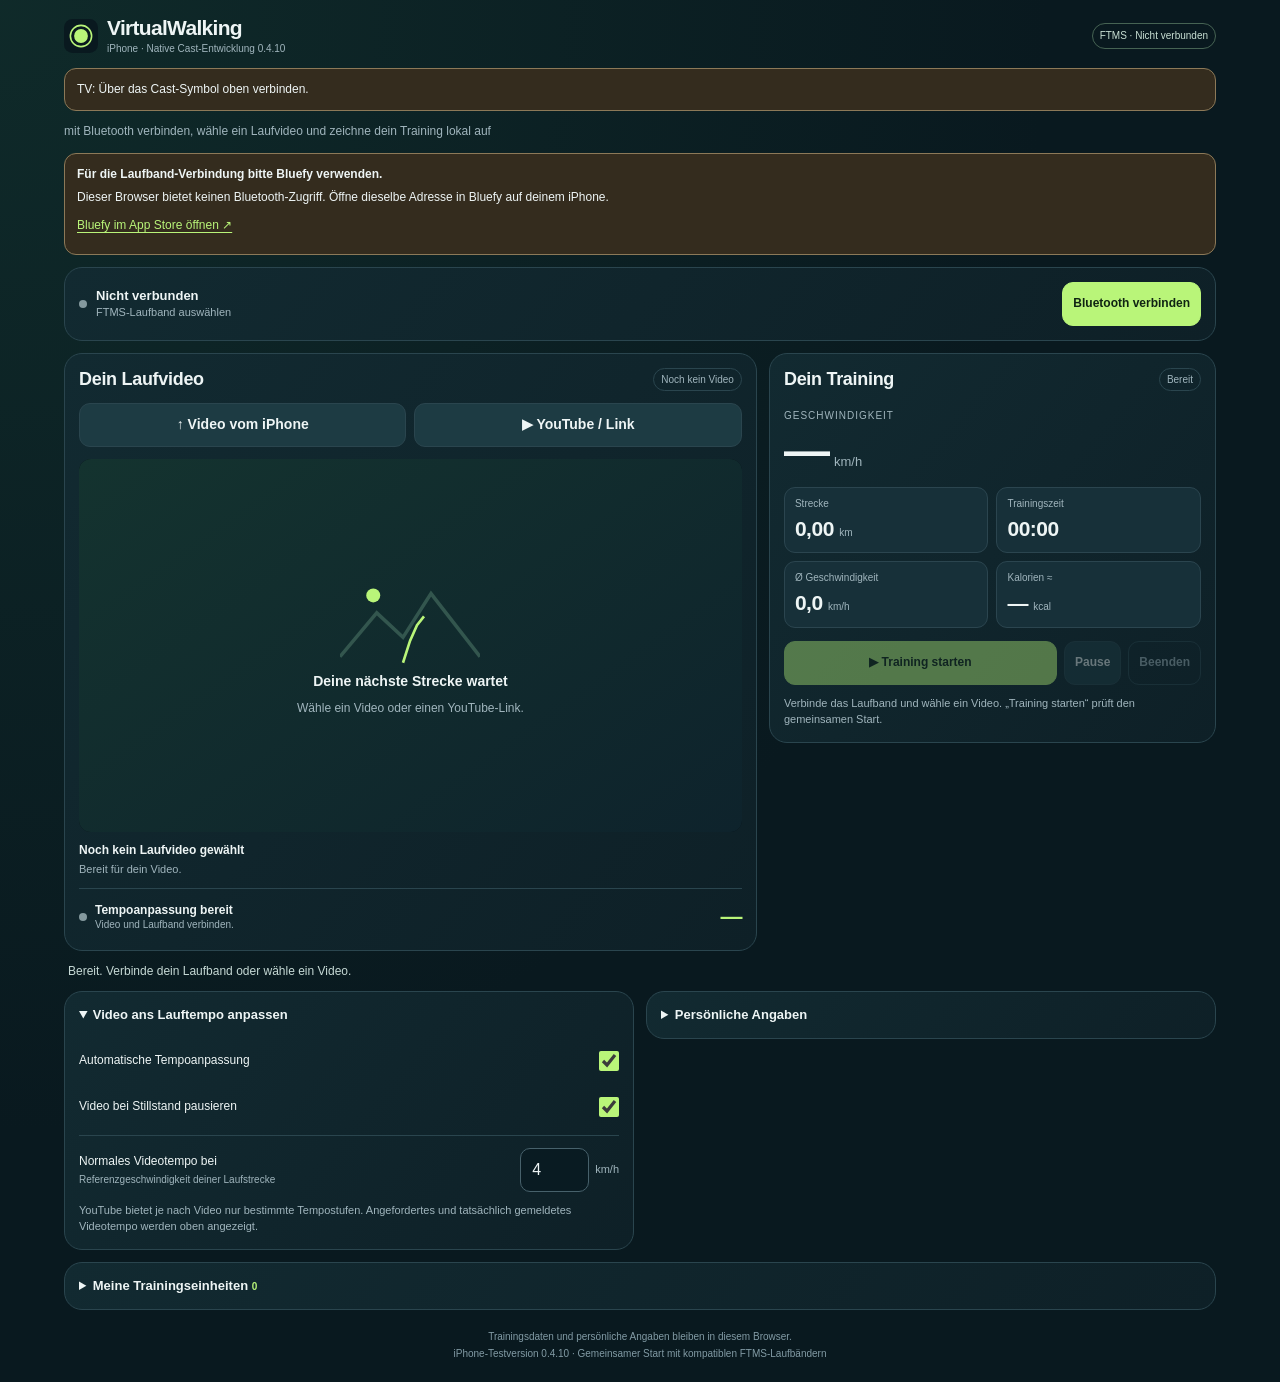
==== VirtualWalking-iPhone-Cast-0.3.0/Web/index.html @ 50f9bcec "Save configurable TV receiver address and pairing after DHCP changes (iPhone 0.4.10)" ====
<!doctype html>
<html lang="de">
<head>
  <meta charset="utf-8">
  <meta name="viewport" content="width=device-width, initial-scale=1, viewport-fit=cover">
  <meta name="theme-color" content="#09191f">
  <meta name="description" content="VirtualWalking für iPhone und Cast: FTMS-Laufbanddaten lesen, Laufvideos ans Tempo anpassen und Training lokal aufzeichnen.">
  <meta name="apple-mobile-web-app-title" content="VirtualWalking">
  <meta name="apple-mobile-web-app-capable" content="yes">
  <title>VirtualWalking iPhone · Testversion 0.4.10</title>
  <link rel="icon" href="icon.svg" type="image/svg+xml">
  <link rel="stylesheet" href="styles.css?v=0.4.10">
  <script src="core.js?v=0.4.10" defer></script>
  <script src="bluetooth.js?v=0.4.10" defer></script>
  <script src="joint-start.js?v=0.4.10" defer></script>
  <script src="app.js?v=0.4.10" defer></script>
</head>
<body>
  <div class="app-shell">
    <header class="app-header">
      <div class="brand"><img src="icon.svg" alt="" width="34" height="34"><div><strong>VirtualWalking</strong><small>iPhone · Native Cast-Entwicklung 0.4.10</small></div></div>
      <span id="controlMode" class="read-badge">FTMS · Lesemodus</span>
    </header>
    <p id="tvStatus" class="notice" role="status">TV: Über das Cast-Symbol oben verbinden.</p>
    <p class="intro">mit Bluetooth verbinden, wähle ein Laufvideo und zeichne dein Training lokal auf</p>

    <aside id="browserNotice" class="notice" hidden>
      <strong>Für die Laufband-Verbindung bitte Bluefy verwenden.</strong>
      <p>Dieser Browser bietet keinen Bluetooth-Zugriff. Öffne dieselbe Adresse in Bluefy auf deinem iPhone.</p>
      <a href="https://apps.apple.com/de/app/bluefy-web-ble-browser/id1492822055" target="_blank" rel="noopener noreferrer">Bluefy im App Store öffnen ↗</a>
    </aside>

    <section class="connection card" aria-label="Bluetooth-Laufband">
      <div class="connection-info"><span id="connectionDot" class="dot"></span><div><strong id="connectionStatus">Nicht verbunden</strong><small id="deviceName">FTMS-Laufband auswählen</small></div></div>
      <div class="connection-actions"><button id="connect" class="primary" type="button">Bluetooth verbinden</button><button id="disconnect" class="quiet" type="button" hidden>Trennen</button></div>
    </section>

    <main class="main-grid">
      <section class="video-card card" aria-labelledby="videoHeading">
        <div class="section-heading"><h1 id="videoHeading">Dein Laufvideo</h1><span id="videoSource" class="small-badge">Noch kein Video</span></div>
        <div class="source-actions">
          <label class="button file-button" for="fileInput">↑ Video vom iPhone<input id="fileInput" type="file" accept="video/*" hidden></label>
          <button id="showLink" class="secondary" type="button" aria-expanded="false" aria-controls="linkPanel">▶ YouTube / Link</button>
        </div>
        <form id="linkPanel" class="link-panel" hidden>
          <a class="youtube-search" href="https://www.youtube.com/results?search_query=virtual+walking+4k" target="_blank" rel="noopener noreferrer">Laufvideos auf YouTube suchen ↗</a>
          <p class="link-help">Bei YouTube: <strong>Teilen → Link kopieren.</strong><br>Dann zu VirtualWalking zurückkehren. Dasselbe Video zuerst über YouTube auf den Fernseher übertragen und hier das Cast-Symbol antippen.</p>
          <button id="pasteLink" class="primary link-paste" type="button">Kopierten Link übernehmen</button>
          <p id="linkStatus" class="link-feedback" role="status" aria-live="polite">Der kopierte Link wird im Player darunter geöffnet. Zum Abspielen dort ▶ drücken.</p>
          <label for="videoUrl">YouTube-Link oder direkter HTTPS-Videolink</label>
          <div class="input-action"><input id="videoUrl" type="url" inputmode="url" autocomplete="off" autocapitalize="none" spellcheck="false" placeholder="https://www.youtube.com/watch?v=…"><button class="secondary" type="submit">Öffnen</button></div>
          <small>Alternativ: das Eingabefeld länger berühren, „Einfügen“ wählen und „Öffnen“ antippen.</small>
        </form>
        <div class="video-viewport" id="videoViewport">
          <video id="video" controls playsinline webkit-playsinline preload="metadata" hidden></video>
          <div id="youtube" hidden></div>
          <div id="videoPlaceholder" class="video-placeholder"><svg viewBox="0 0 160 100" aria-hidden="true"><path d="M0 93 42 43l30 28 32-50 56 72" fill="none" stroke="#33564e" stroke-width="4"/><path d="m72 100 8-25 8-18 8-10" fill="none" stroke="#b9f579" stroke-width="3"/><circle cx="38" cy="23" r="8" fill="#b9f579"/></svg><strong>Deine nächste Strecke wartet</strong><span>Wähle ein Video oder einen YouTube-Link.</span></div>
        </div>
        <div class="video-caption"><strong id="videoTitle">Noch kein Laufvideo gewählt</strong><span id="videoStatus" role="status">Bereit für dein Video.</span></div>
        <div class="sync-summary"><span id="syncDot" class="dot"></span><div><strong id="syncStatus">Tempoanpassung bereit</strong><small id="rateFeedback">Video und Laufband verbinden.</small></div><span id="rateValue" class="rate-value">—</span></div>
      </section>

      <section class="training-card card" aria-labelledby="trainingHeading">
        <div class="section-heading"><h2 id="trainingHeading">Dein Training</h2><span id="trainingStatus" class="small-badge">Bereit</span></div>
        <div class="speed-stat"><span>GESCHWINDIGKEIT</span><div><strong id="speed">—</strong><small>km/h</small></div></div>
        <div class="stats-grid">
          <div><span>Strecke</span><strong id="distance">0,00 <small>km</small></strong></div>
          <div><span>Trainingszeit</span><strong id="duration">00:00</strong></div>
          <div><span>Ø Geschwindigkeit</span><strong id="average">0,0 <small>km/h</small></strong></div>
          <div><span>Kalorien ≈</span><strong id="calories">— <small>kcal</small></strong></div>
        </div>
        <div class="training-actions"><button id="start" class="primary" type="button" disabled>▶ Training starten</button><button id="pause" class="secondary" type="button" disabled>Pause</button><button id="finish" class="quiet" type="button" disabled>Beenden</button></div>
        <p id="trainingHint" class="small-note">Verbinde das Laufband und wähle ein Video. „Training starten“ prüft den gemeinsamen Start.</p>
        <p id="controlIssue" class="small-note control-issue" role="status" hidden></p>
        <p id="controlHint" class="small-note" hidden>Der Sicherheitsschlüssel muss eingesteckt sein. Bei Bluetooth-Abbruch oder App-Wechsel das Laufband am Gerät anhalten. Der App-Stopp ersetzt keinen Notstopp.</p>
      </section>
    </main>

    <div id="message" class="message" role="status" aria-live="polite">Bereit. Verbinde dein Laufband oder wähle ein Video.</div>

    <div class="details-grid">
      <details class="card settings" open>
        <summary>Video ans Lauftempo anpassen</summary>
        <label class="toggle"><span>Automatische Tempoanpassung</span><input id="syncEnabled" type="checkbox" role="switch" checked></label>
        <label class="toggle"><span>Video bei Stillstand pausieren</span><input id="pauseAtZero" type="checkbox" role="switch" checked></label>
        <label class="reference" for="referenceSpeed"><span>Normales Videotempo bei<small>Referenzgeschwindigkeit deiner Laufstrecke</small></span><span class="number-unit"><input id="referenceSpeed" required type="number" min="1" max="15" step="0.5" value="4" inputmode="decimal"><span>km/h</span></span></label>
        <p class="small-note">YouTube bietet je nach Video nur bestimmte Tempostufen. Angefordertes und tatsächlich gemeldetes Videotempo werden oben angezeigt.</p>
      </details>
      <details class="card settings">
        <summary>Persönliche Angaben</summary>
        <p class="small-note">Optional und nur hier gespeichert. Das Gewicht dient der groben Kalorienschätzung.</p>
        <div class="profile-grid"><label for="weight">Gewicht (kg)<input id="weight" type="number" min="25" max="300" step="0.1" inputmode="decimal" placeholder="optional"></label><label for="height">Größe (cm)<input id="height" type="number" min="100" max="250" step="1" inputmode="numeric" placeholder="optional"></label><label for="age">Alter (Jahre)<input id="age" type="number" min="10" max="120" step="1" inputmode="numeric" placeholder="optional"></label><label for="gender">Geschlecht<select id="gender"><option value="">Keine Angabe</option><option value="female">Weiblich</option><option value="male">Männlich</option><option value="diverse">Divers</option></select></label></div>
        <p id="profileStatus" class="small-note" role="status">Änderungen werden automatisch lokal gespeichert.</p>
      </details>
      <details class="card settings history-settings">
        <summary>Meine Trainingseinheiten <span id="historyCount" class="count">0</span></summary>
        <div id="history" class="history"><p class="small-note">Noch keine gespeicherten Einheiten.</p></div>
        <div class="history-actions"><button id="export" class="secondary" type="button">CSV exportieren</button><button id="clearHistory" class="quiet" type="button">Historie löschen</button></div>
      </details>
    </div>
    <footer>Trainingsdaten und persönliche Angaben bleiben in diesem Browser.<br>iPhone-Testversion 0.4.10 · Gemeinsamer Start mit kompatiblen FTMS-Laufbändern</footer>
  </div>
</body>
</html>
---- VirtualWalking-iPhone-Cast-0.3.0/Web/styles.css ----
:root{color-scheme:dark;--bg:#09191f;--panel:#10252c;--panel-2:#173139;--line:#2a454e;--text:#eef5f5;--muted:#a0b5bd;--green:#b9f579;--danger:#ffb3a9;--radius:18px;font-family:ui-sans-serif,-apple-system,BlinkMacSystemFont,"Segoe UI",sans-serif}
*{box-sizing:border-box}body{margin:0;background:radial-gradient(ellipse at 0 0,#17403770,transparent 58%),var(--bg);color:var(--text);font-size:15px;line-height:1.4;-webkit-text-size-adjust:100%}button,input,select{font:inherit}button,a,label,input,select{-webkit-tap-highlight-color:transparent}button,.button{min-height:44px;padding:10px 13px;border:1px solid var(--line);border-radius:11px;display:inline-flex;align-items:center;justify-content:center;gap:6px;text-align:center;text-decoration:none;color:var(--text);background:var(--panel-2);cursor:pointer;font-size:14px;font-weight:600}button:disabled{opacity:.4;cursor:default}.primary{background:var(--green);color:#102413;border-color:var(--green);font-weight:750}.secondary,.file-button{background:#1d3b43}.quiet{background:transparent;color:var(--muted)}button:hover:not(:disabled),.button:hover{border-color:var(--green)}:focus-visible{outline:2px solid var(--green);outline-offset:3px}a{color:var(--green);text-underline-offset:3px}input,select{min-width:0;min-height:44px;padding:9px 11px;border:1px solid #47616b;border-radius:10px;background:#091b22;color:var(--text);font-size:16px}input::placeholder{color:#8ea6b0}input[type=checkbox]{min-height:0;padding:0;accent-color:var(--green)}[hidden]{display:none!important}.app-shell{max-width:1180px;margin:auto;padding:max(16px,env(safe-area-inset-top)) max(14px,env(safe-area-inset-right)) max(20px,env(safe-area-inset-bottom)) max(14px,env(safe-area-inset-left))}.app-header{display:flex;align-items:center;justify-content:space-between;gap:10px;margin-bottom:10px}.brand{display:flex;align-items:center;gap:9px;min-width:0}.brand strong{display:block;font-size:21px;line-height:1.1;letter-spacing:-.7px}.brand small{display:block;font-size:10px;color:var(--muted);margin-top:3px}.read-badge{font-size:10px;color:#c8dfd3;border:1px solid #466353;border-radius:30px;padding:5px 7px;white-space:nowrap}.intro{color:var(--muted);font-size:12px;max-width:620px;margin:0 0 13px;line-height:1.45}.card{border:1px solid var(--line);border-radius:var(--radius);background:linear-gradient(130deg,#122a31,#0e2027);padding:14px;min-width:0}.connection{display:flex;align-items:center;justify-content:space-between;gap:9px;margin-bottom:12px}.connection-info{display:flex;align-items:center;gap:9px;min-width:0}.connection-info strong{font-size:13px;display:block}.connection-info small{display:block;font-size:11px;color:var(--muted);overflow-wrap:anywhere}.connection-actions{display:flex;gap:7px;flex-shrink:0}.connection-actions button{font-size:12px;padding:9px 10px}.dot{display:inline-block;width:8px;height:8px;border-radius:50%;background:#84999e;flex-shrink:0}.dot.active{background:var(--green);box-shadow:0 0 9px #b9f57955}.main-grid{display:grid;grid-template-columns:minmax(0,1.55fr) minmax(315px,1fr);gap:12px;align-items:start}.section-heading{display:flex;align-items:center;justify-content:space-between;gap:7px;margin-bottom:12px}h1,h2{font-size:18px;margin:0;line-height:1.2;letter-spacing:-.3px}.small-badge{font-size:10px;line-height:1.3;color:var(--muted);border:1px solid var(--line);border-radius:30px;padding:4px 7px;white-space:nowrap}.source-actions{display:grid;grid-template-columns:1fr 1fr;gap:8px;margin-bottom:12px}.video-viewport{aspect-ratio:16/9;min-height:200px;background:#051015;border-radius:12px;overflow:hidden;position:relative}.video-viewport video,.video-viewport #youtube,.video-viewport iframe{width:100%;height:100%;position:absolute;inset:0;object-fit:contain;border:0}.video-placeholder{position:absolute;inset:0;display:flex;align-items:center;justify-content:center;flex-direction:column;gap:8px;background:linear-gradient(145deg,#14332f,#0e232c);padding:12px;text-align:center}.video-placeholder svg{width:140px;height:90px}.video-placeholder strong{font-size:14px}.video-placeholder span{font-size:12px;color:var(--muted)}.video-caption{display:flex;flex-direction:column;gap:3px;padding:10px 0;font-size:12px}.video-caption strong{overflow-wrap:anywhere}.video-caption>span{color:var(--muted);font-size:11px;min-height:16px}.sync-summary{border-top:1px solid var(--line);padding-top:10px;display:flex;align-items:center;gap:8px;min-height:48px}.sync-summary>div{min-width:0;flex:1}.sync-summary strong{display:block;font-size:12px}.sync-summary small{display:block;font-size:10px;color:var(--muted);line-height:1.4}.rate-value{font-size:22px;letter-spacing:-.5px;font-weight:700;color:var(--green);font-variant-numeric:tabular-nums}.link-panel{padding:11px;background:#092027;border:1px solid var(--line);border-radius:12px;margin-bottom:12px}.link-panel>label{display:block;font-size:12px;margin-bottom:7px}.link-panel small{display:block;font-size:11px;margin-top:8px;color:var(--muted)}.link-panel a{font-size:12px;display:inline-block;margin-top:9px}.input-action{display:flex;gap:7px}.input-action input{flex:1;width:100%}.input-action button{flex-shrink:0}.speed-stat{margin:2px 0 10px}.speed-stat>span{font-size:10px;letter-spacing:1px;color:var(--muted)}.speed-stat strong{font-size:46px;line-height:1.15;letter-spacing:-2px;font-weight:750;font-variant-numeric:tabular-nums}.speed-stat small{font-size:13px;margin-left:6px;color:var(--muted)}.stats-grid{display:grid;grid-template-columns:1fr 1fr;gap:8px}.stats-grid>div{min-width:0;background:#173039;border:1px solid #2b454f;border-radius:11px;padding:9px 10px}.stats-grid>div>span{display:block;font-size:10px;color:var(--muted);margin-bottom:3px}.stats-grid strong{font-size:21px;font-weight:700;letter-spacing:-.5px;font-variant-numeric:tabular-nums}.stats-grid small{font-size:10px;font-weight:400;color:var(--muted);letter-spacing:0}.training-actions{display:flex;gap:7px;flex-wrap:wrap;margin-top:13px}.training-actions .primary{flex:1}.training-actions button{padding-inline:10px;font-size:12px}.small-note{font-size:11px;line-height:1.5;color:var(--muted);margin:10px 0 0}.message{font-size:12px;color:#c6d9d5;line-height:1.5;padding:11px 4px;min-height:40px;overflow-wrap:anywhere}.message.error{color:var(--danger)}.details-grid{display:grid;grid-template-columns:1fr 1fr;gap:12px;align-items:start}.settings{padding:0 14px 14px}.settings>summary{cursor:pointer;padding:14px 0;font-size:13px;font-weight:650;list-style-position:inside}.settings:not([open]){padding-bottom:0}.toggle{display:flex;align-items:center;justify-content:space-between;gap:12px;min-height:46px;font-size:12px}.toggle input{width:20px;height:20px;margin:0;flex-shrink:0}.reference{display:flex;align-items:center;justify-content:space-between;gap:10px;border-top:1px solid var(--line);padding-top:12px;margin-top:5px;font-size:12px}.reference>span:first-child{min-width:0}.reference small{display:block;color:var(--muted);font-size:10px;margin-top:3px}.number-unit{display:flex;align-items:center;gap:6px;flex-shrink:0}.number-unit input{width:69px}.number-unit>span{font-size:11px;color:var(--muted)}.profile-grid{display:grid;grid-template-columns:1fr 1fr;gap:10px;margin-top:12px}.profile-grid label{display:flex;flex-direction:column;gap:5px;font-size:12px;color:var(--muted);min-width:0}.profile-grid input,.profile-grid select{width:100%}.history-settings{grid-column:1/-1}.count{font-size:10px;color:var(--green);font-variant-numeric:tabular-nums}.history{max-height:330px;overflow:auto;overscroll-behavior:contain}.history-entry{padding:11px 0;border-bottom:1px solid var(--line);font-size:13px}.history-entry small{display:block;color:var(--muted);font-size:11px;margin-top:3px}.history-actions{display:flex;gap:7px;flex-wrap:wrap;margin-top:12px}.history-actions button{font-size:12px}.notice{padding:12px;border:1px solid #8c7958;background:#342c1e;border-radius:12px;font-size:12px;margin-bottom:12px}.notice p{margin:6px 0}.notice a{display:inline-block;min-height:30px;padding-top:5px}footer{color:#829ba5;font-size:10px;line-height:1.7;padding:18px 0 0;text-align:center}
.video-viewport{width:100%}
.control-issue{overflow-wrap:anywhere;color:var(--danger)}
.link-panel .youtube-search{display:flex;align-items:center;min-height:44px;margin:0;font-size:13px}.link-help{font-size:12px;line-height:1.6;color:var(--muted);margin:4px 0 11px}.link-help strong{color:var(--text)}.link-paste{width:100%}.link-feedback{font-size:11px;line-height:1.5;color:var(--muted);margin:8px 0 14px}.link-feedback.error{color:var(--danger)}
@media(max-width:720px){.main-grid,.details-grid{grid-template-columns:minmax(0,1fr)}.app-shell{max-width:520px}.card{padding:12px}.settings{padding:0 12px 12px}.settings:not([open]){padding-bottom:0}.connection{padding:11px 12px}.section-heading{margin-bottom:9px}.source-actions{margin-bottom:10px;gap:7px}.source-actions button,.source-actions .button{font-size:12px;padding-inline:8px}.video-caption{padding-block:8px}.training-card .section-heading{margin-bottom:5px}.training-card{padding-top:11px}.speed-stat{margin-bottom:8px}.speed-stat strong{font-size:40px}.stats-grid strong{font-size:20px}.training-actions{margin-top:10px}.details-grid{gap:10px}.video-placeholder svg{width:112px;height:65px}.connection-actions button{font-size:11px}.connection-actions{gap:5px}.brand strong{font-size:20px}.read-badge{font-size:9px;padding-inline:6px}.training-actions .primary{flex:1 1 135px}}
@media(max-width:360px){.read-badge{display:none}.connection{flex-wrap:wrap}.connection-actions{width:100%}.connection-actions .primary{flex:1}.stats-grid strong{font-size:18px}.source-actions{grid-template-columns:1fr}}
@media(orientation:landscape) and (max-height:600px){.app-shell{max-width:1180px;padding-top:max(9px,env(safe-area-inset-top))}.app-header{margin-bottom:7px}.intro{display:none}.connection{padding:8px 12px;margin-bottom:9px}.main-grid{grid-template-columns:minmax(0,1.5fr) minmax(270px,1fr)}.details-grid{grid-template-columns:1fr 1fr}.video-viewport{height:clamp(200px,62dvh,420px);aspect-ratio:auto}.video-card .section-heading{margin-bottom:7px}.source-actions{margin-bottom:8px}.speed-stat strong{font-size:34px}.speed-stat{margin-bottom:5px}.stats-grid{gap:6px}.stats-grid>div{padding:7px 9px}.stats-grid strong{font-size:19px}.training-actions{margin-top:8px}.app-header .brand strong{font-size:19px}}
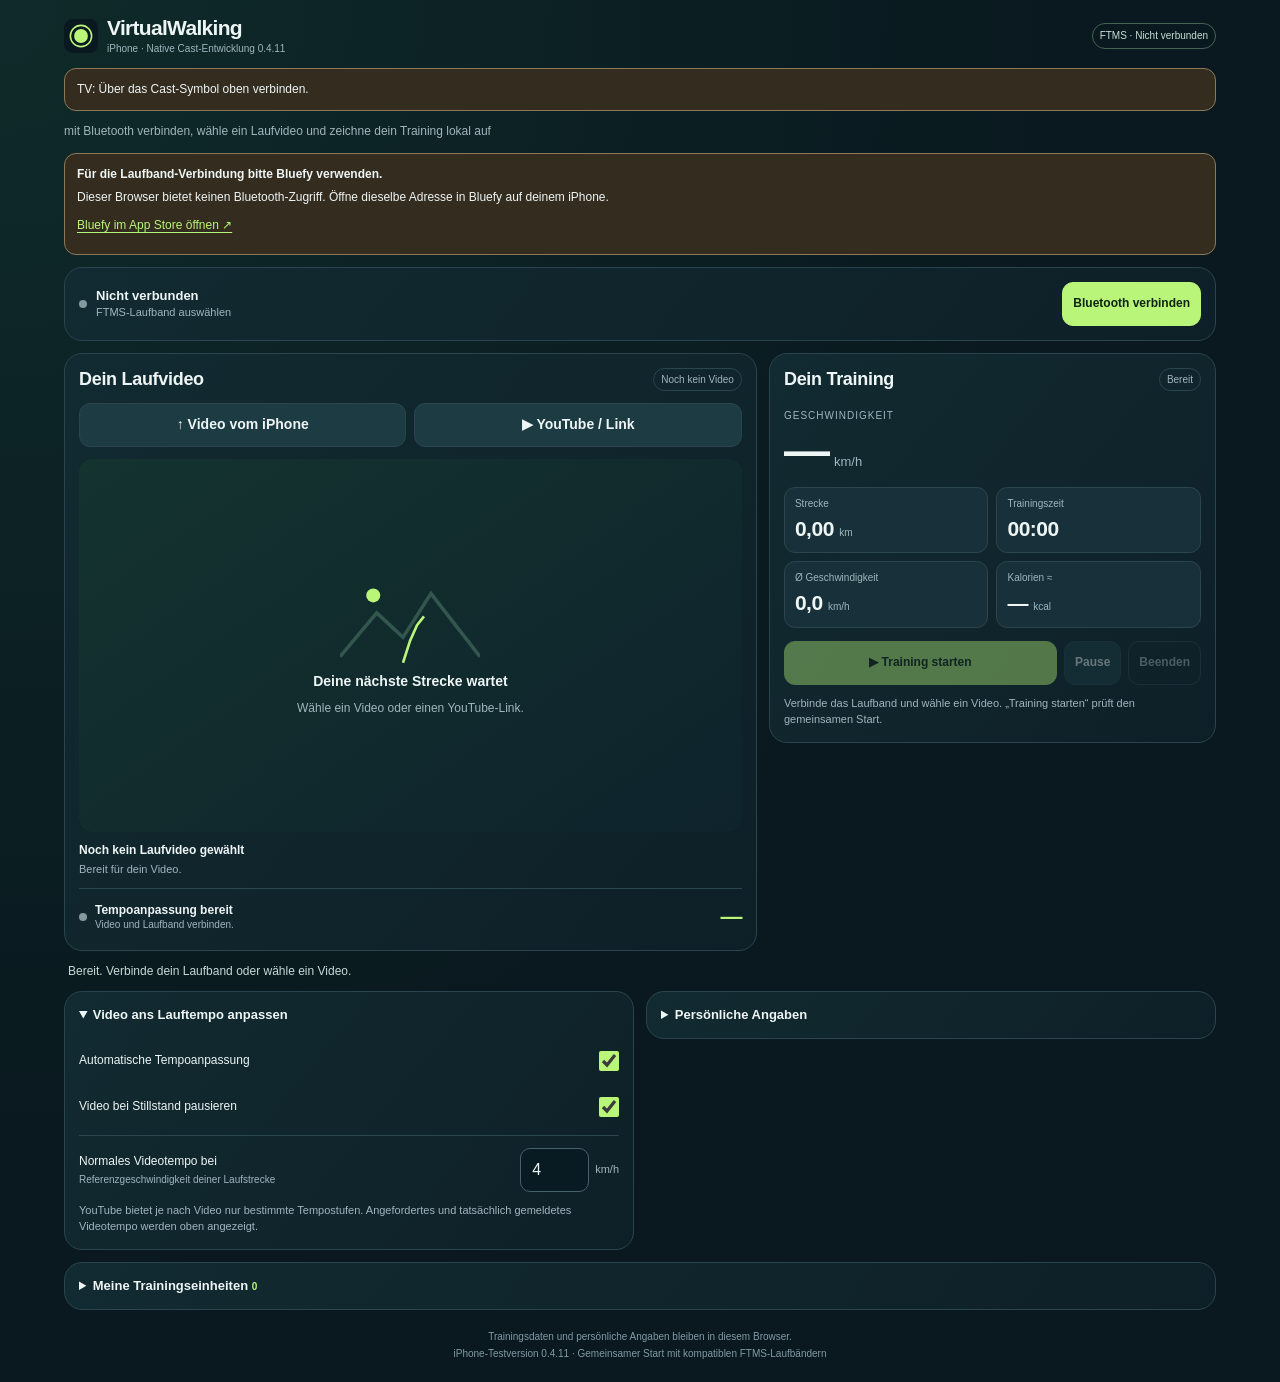
==== commit 4ee5943f: "Serialize TV start requests, coalesce polling and preserve cancellation (iPhone 0.4.11)" ====
--- a/VirtualWalking-iPhone-Cast-0.3.0/Web/index.html
+++ b/VirtualWalking-iPhone-Cast-0.3.0/Web/index.html
@@ -7,18 +7,18 @@
   <meta name="description" content="VirtualWalking für iPhone und Cast: FTMS-Laufbanddaten lesen, Laufvideos ans Tempo anpassen und Training lokal aufzeichnen.">
   <meta name="apple-mobile-web-app-title" content="VirtualWalking">
   <meta name="apple-mobile-web-app-capable" content="yes">
-  <title>VirtualWalking iPhone · Testversion 0.4.10</title>
+  <title>VirtualWalking iPhone · Testversion 0.4.11</title>
   <link rel="icon" href="icon.svg" type="image/svg+xml">
-  <link rel="stylesheet" href="styles.css?v=0.4.10">
-  <script src="core.js?v=0.4.10" defer></script>
-  <script src="bluetooth.js?v=0.4.10" defer></script>
-  <script src="joint-start.js?v=0.4.10" defer></script>
-  <script src="app.js?v=0.4.10" defer></script>
+  <link rel="stylesheet" href="styles.css?v=0.4.11">
+  <script src="core.js?v=0.4.11" defer></script>
+  <script src="bluetooth.js?v=0.4.11" defer></script>
+  <script src="joint-start.js?v=0.4.11" defer></script>
+  <script src="app.js?v=0.4.11" defer></script>
 </head>
 <body>
   <div class="app-shell">
     <header class="app-header">
-      <div class="brand"><img src="icon.svg" alt="" width="34" height="34"><div><strong>VirtualWalking</strong><small>iPhone · Native Cast-Entwicklung 0.4.10</small></div></div>
+      <div class="brand"><img src="icon.svg" alt="" width="34" height="34"><div><strong>VirtualWalking</strong><small>iPhone · Native Cast-Entwicklung 0.4.11</small></div></div>
       <span id="controlMode" class="read-badge">FTMS · Lesemodus</span>
     </header>
     <p id="tvStatus" class="notice" role="status">TV: Über das Cast-Symbol oben verbinden.</p>
@@ -98,7 +98,7 @@
         <div class="history-actions"><button id="export" class="secondary" type="button">CSV exportieren</button><button id="clearHistory" class="quiet" type="button">Historie löschen</button></div>
       </details>
     </div>
-    <footer>Trainingsdaten und persönliche Angaben bleiben in diesem Browser.<br>iPhone-Testversion 0.4.10 · Gemeinsamer Start mit kompatiblen FTMS-Laufbändern</footer>
+    <footer>Trainingsdaten und persönliche Angaben bleiben in diesem Browser.<br>iPhone-Testversion 0.4.11 · Gemeinsamer Start mit kompatiblen FTMS-Laufbändern</footer>
   </div>
 </body>
 </html>
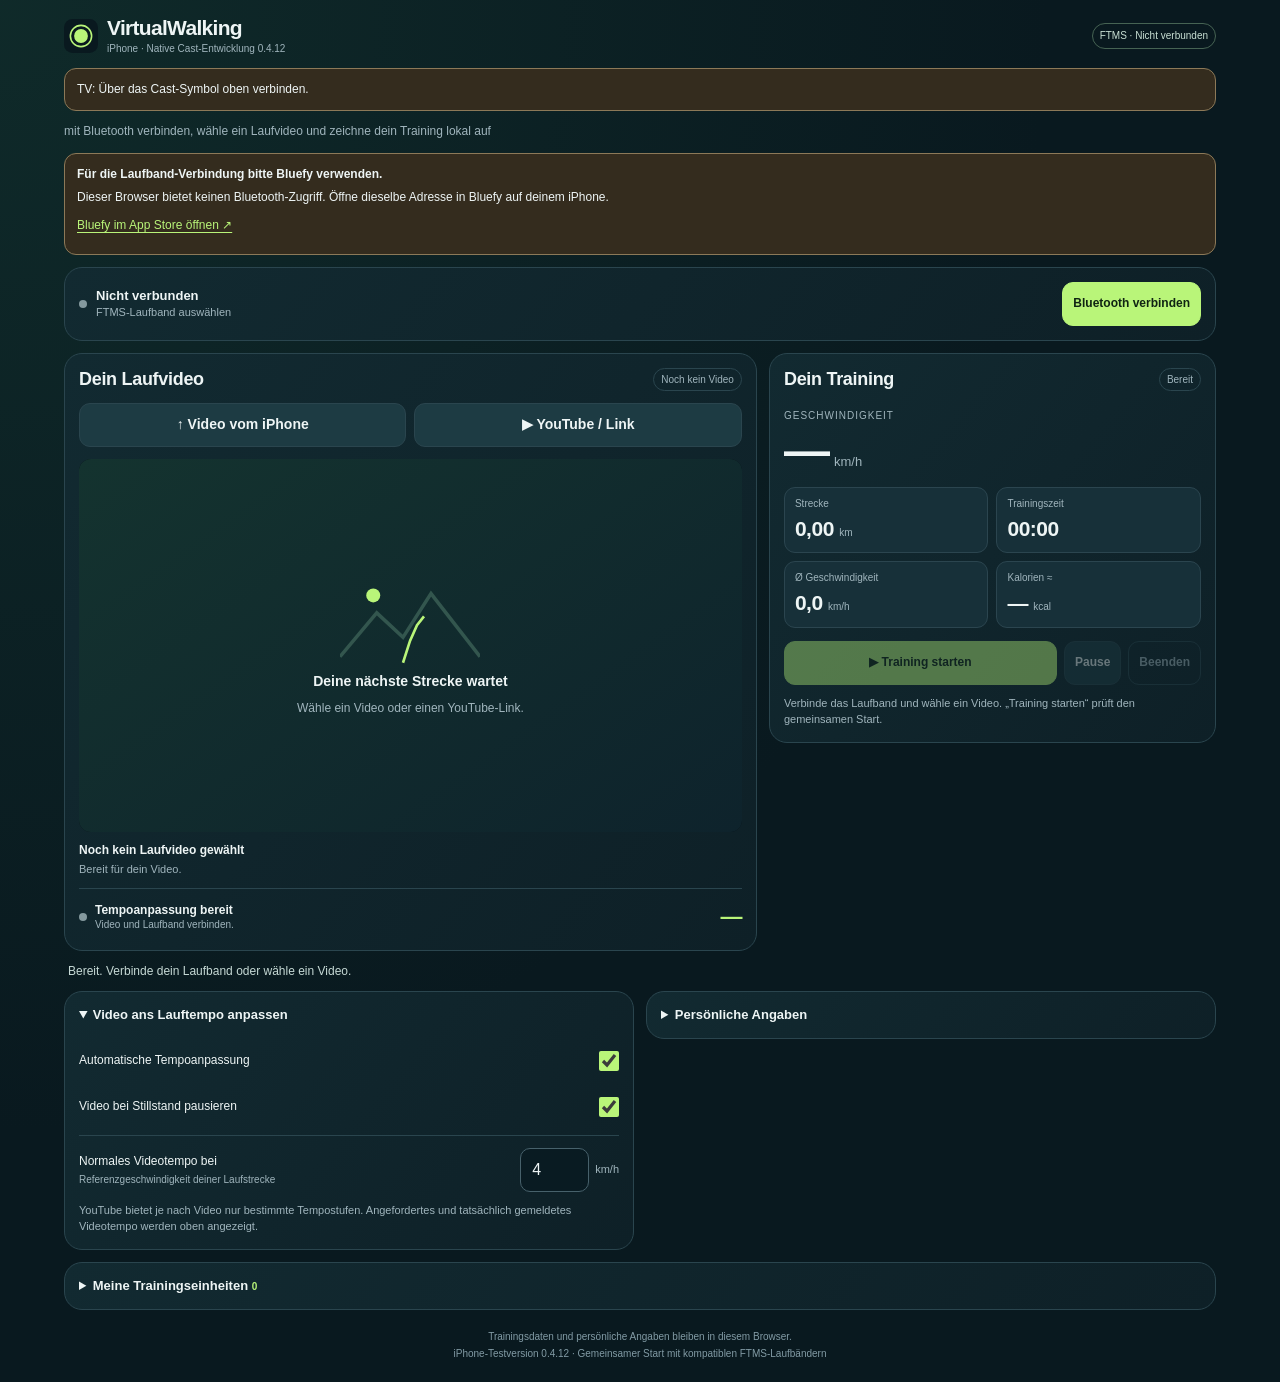
==== commit 7778d1bd: "Simplify TV connection controls, reuse saved pairing and show FTMS control failures (iPhone 0.4.12)" ====
--- a/VirtualWalking-iPhone-Cast-0.3.0/Web/index.html
+++ b/VirtualWalking-iPhone-Cast-0.3.0/Web/index.html
@@ -7,18 +7,18 @@
   <meta name="description" content="VirtualWalking für iPhone und Cast: FTMS-Laufbanddaten lesen, Laufvideos ans Tempo anpassen und Training lokal aufzeichnen.">
   <meta name="apple-mobile-web-app-title" content="VirtualWalking">
   <meta name="apple-mobile-web-app-capable" content="yes">
-  <title>VirtualWalking iPhone · Testversion 0.4.11</title>
+  <title>VirtualWalking iPhone · Testversion 0.4.12</title>
   <link rel="icon" href="icon.svg" type="image/svg+xml">
-  <link rel="stylesheet" href="styles.css?v=0.4.11">
-  <script src="core.js?v=0.4.11" defer></script>
-  <script src="bluetooth.js?v=0.4.11" defer></script>
-  <script src="joint-start.js?v=0.4.11" defer></script>
-  <script src="app.js?v=0.4.11" defer></script>
+  <link rel="stylesheet" href="styles.css?v=0.4.12">
+  <script src="core.js?v=0.4.12" defer></script>
+  <script src="bluetooth.js?v=0.4.12" defer></script>
+  <script src="joint-start.js?v=0.4.12" defer></script>
+  <script src="app.js?v=0.4.12" defer></script>
 </head>
 <body>
   <div class="app-shell">
     <header class="app-header">
-      <div class="brand"><img src="icon.svg" alt="" width="34" height="34"><div><strong>VirtualWalking</strong><small>iPhone · Native Cast-Entwicklung 0.4.11</small></div></div>
+      <div class="brand"><img src="icon.svg" alt="" width="34" height="34"><div><strong>VirtualWalking</strong><small>iPhone · Native Cast-Entwicklung 0.4.12</small></div></div>
       <span id="controlMode" class="read-badge">FTMS · Lesemodus</span>
     </header>
     <p id="tvStatus" class="notice" role="status">TV: Über das Cast-Symbol oben verbinden.</p>
@@ -98,7 +98,7 @@
         <div class="history-actions"><button id="export" class="secondary" type="button">CSV exportieren</button><button id="clearHistory" class="quiet" type="button">Historie löschen</button></div>
       </details>
     </div>
-    <footer>Trainingsdaten und persönliche Angaben bleiben in diesem Browser.<br>iPhone-Testversion 0.4.11 · Gemeinsamer Start mit kompatiblen FTMS-Laufbändern</footer>
+    <footer>Trainingsdaten und persönliche Angaben bleiben in diesem Browser.<br>iPhone-Testversion 0.4.12 · Gemeinsamer Start mit kompatiblen FTMS-Laufbändern</footer>
   </div>
 </body>
 </html>
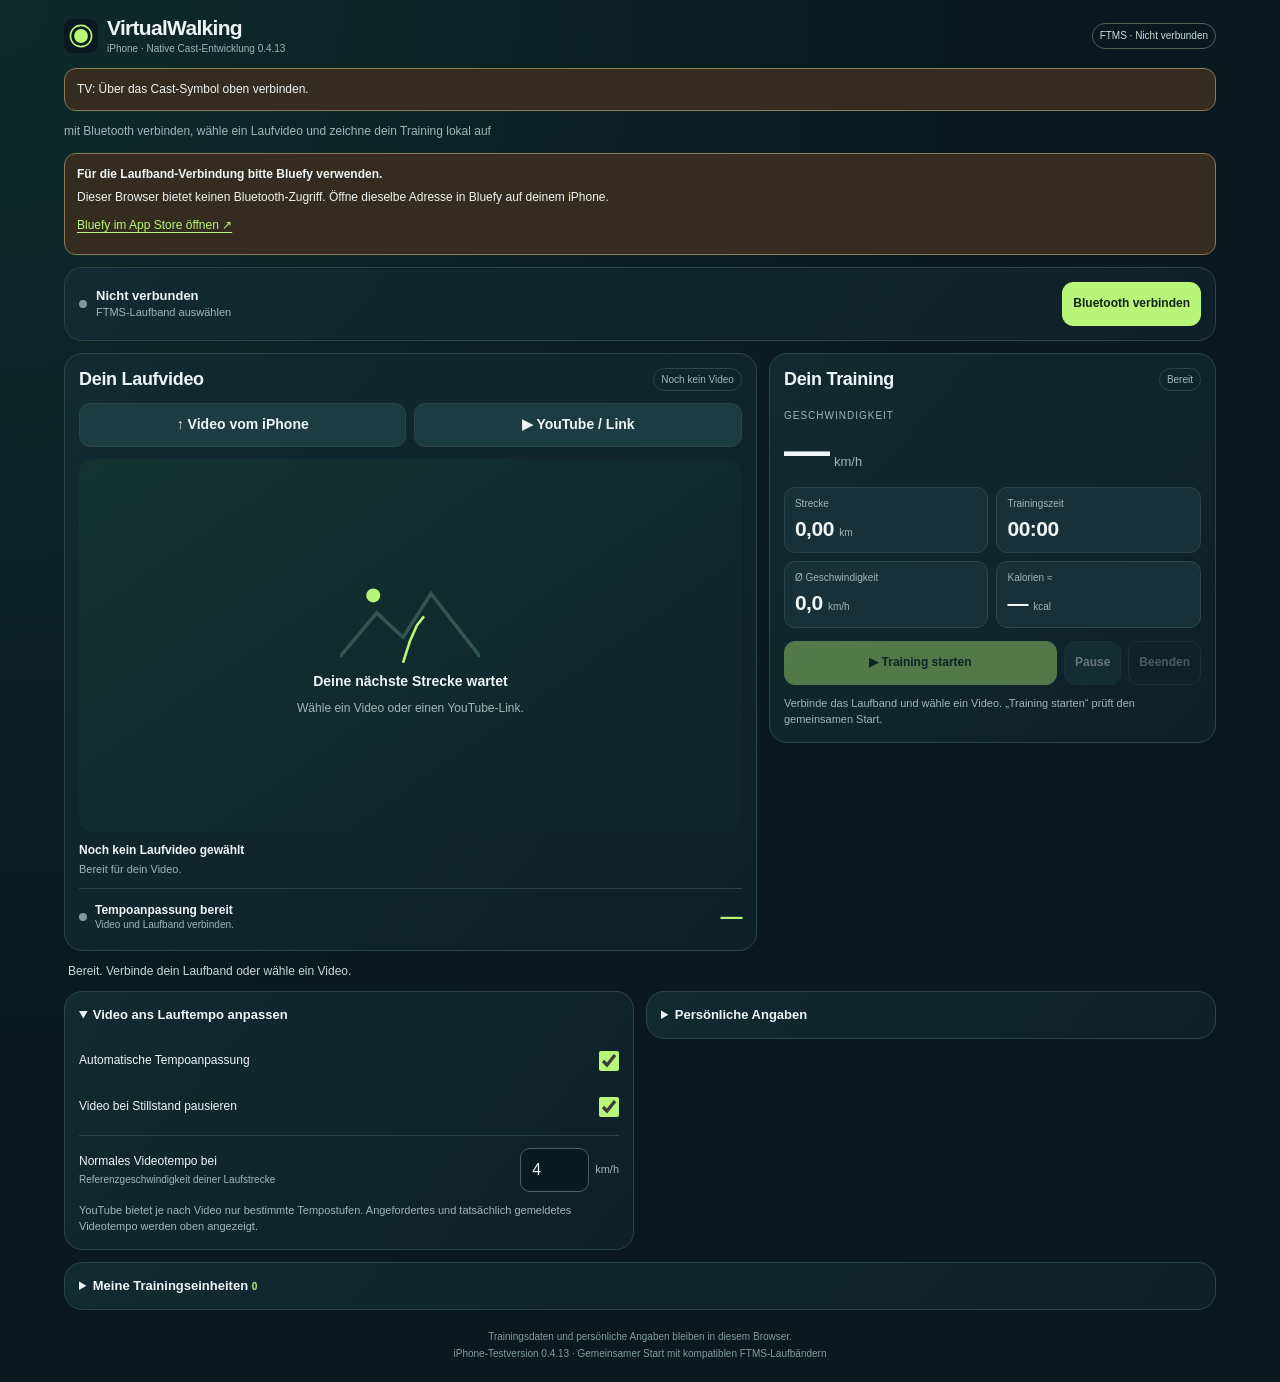
==== commit 435e69b0: "Support advertised BLE write-without-response while requiring FTMS acknowledgements (iPhone 0.4.13)" ====
--- a/VirtualWalking-iPhone-Cast-0.3.0/Web/index.html
+++ b/VirtualWalking-iPhone-Cast-0.3.0/Web/index.html
@@ -7,18 +7,18 @@
   <meta name="description" content="VirtualWalking für iPhone und Cast: FTMS-Laufbanddaten lesen, Laufvideos ans Tempo anpassen und Training lokal aufzeichnen.">
   <meta name="apple-mobile-web-app-title" content="VirtualWalking">
   <meta name="apple-mobile-web-app-capable" content="yes">
-  <title>VirtualWalking iPhone · Testversion 0.4.12</title>
+  <title>VirtualWalking iPhone · Testversion 0.4.13</title>
   <link rel="icon" href="icon.svg" type="image/svg+xml">
-  <link rel="stylesheet" href="styles.css?v=0.4.12">
-  <script src="core.js?v=0.4.12" defer></script>
-  <script src="bluetooth.js?v=0.4.12" defer></script>
-  <script src="joint-start.js?v=0.4.12" defer></script>
-  <script src="app.js?v=0.4.12" defer></script>
+  <link rel="stylesheet" href="styles.css?v=0.4.13">
+  <script src="core.js?v=0.4.13" defer></script>
+  <script src="bluetooth.js?v=0.4.13" defer></script>
+  <script src="joint-start.js?v=0.4.13" defer></script>
+  <script src="app.js?v=0.4.13" defer></script>
 </head>
 <body>
   <div class="app-shell">
     <header class="app-header">
-      <div class="brand"><img src="icon.svg" alt="" width="34" height="34"><div><strong>VirtualWalking</strong><small>iPhone · Native Cast-Entwicklung 0.4.12</small></div></div>
+      <div class="brand"><img src="icon.svg" alt="" width="34" height="34"><div><strong>VirtualWalking</strong><small>iPhone · Native Cast-Entwicklung 0.4.13</small></div></div>
       <span id="controlMode" class="read-badge">FTMS · Lesemodus</span>
     </header>
     <p id="tvStatus" class="notice" role="status">TV: Über das Cast-Symbol oben verbinden.</p>
@@ -98,7 +98,7 @@
         <div class="history-actions"><button id="export" class="secondary" type="button">CSV exportieren</button><button id="clearHistory" class="quiet" type="button">Historie löschen</button></div>
       </details>
     </div>
-    <footer>Trainingsdaten und persönliche Angaben bleiben in diesem Browser.<br>iPhone-Testversion 0.4.12 · Gemeinsamer Start mit kompatiblen FTMS-Laufbändern</footer>
+    <footer>Trainingsdaten und persönliche Angaben bleiben in diesem Browser.<br>iPhone-Testversion 0.4.13 · Gemeinsamer Start mit kompatiblen FTMS-Laufbändern</footer>
   </div>
 </body>
 </html>
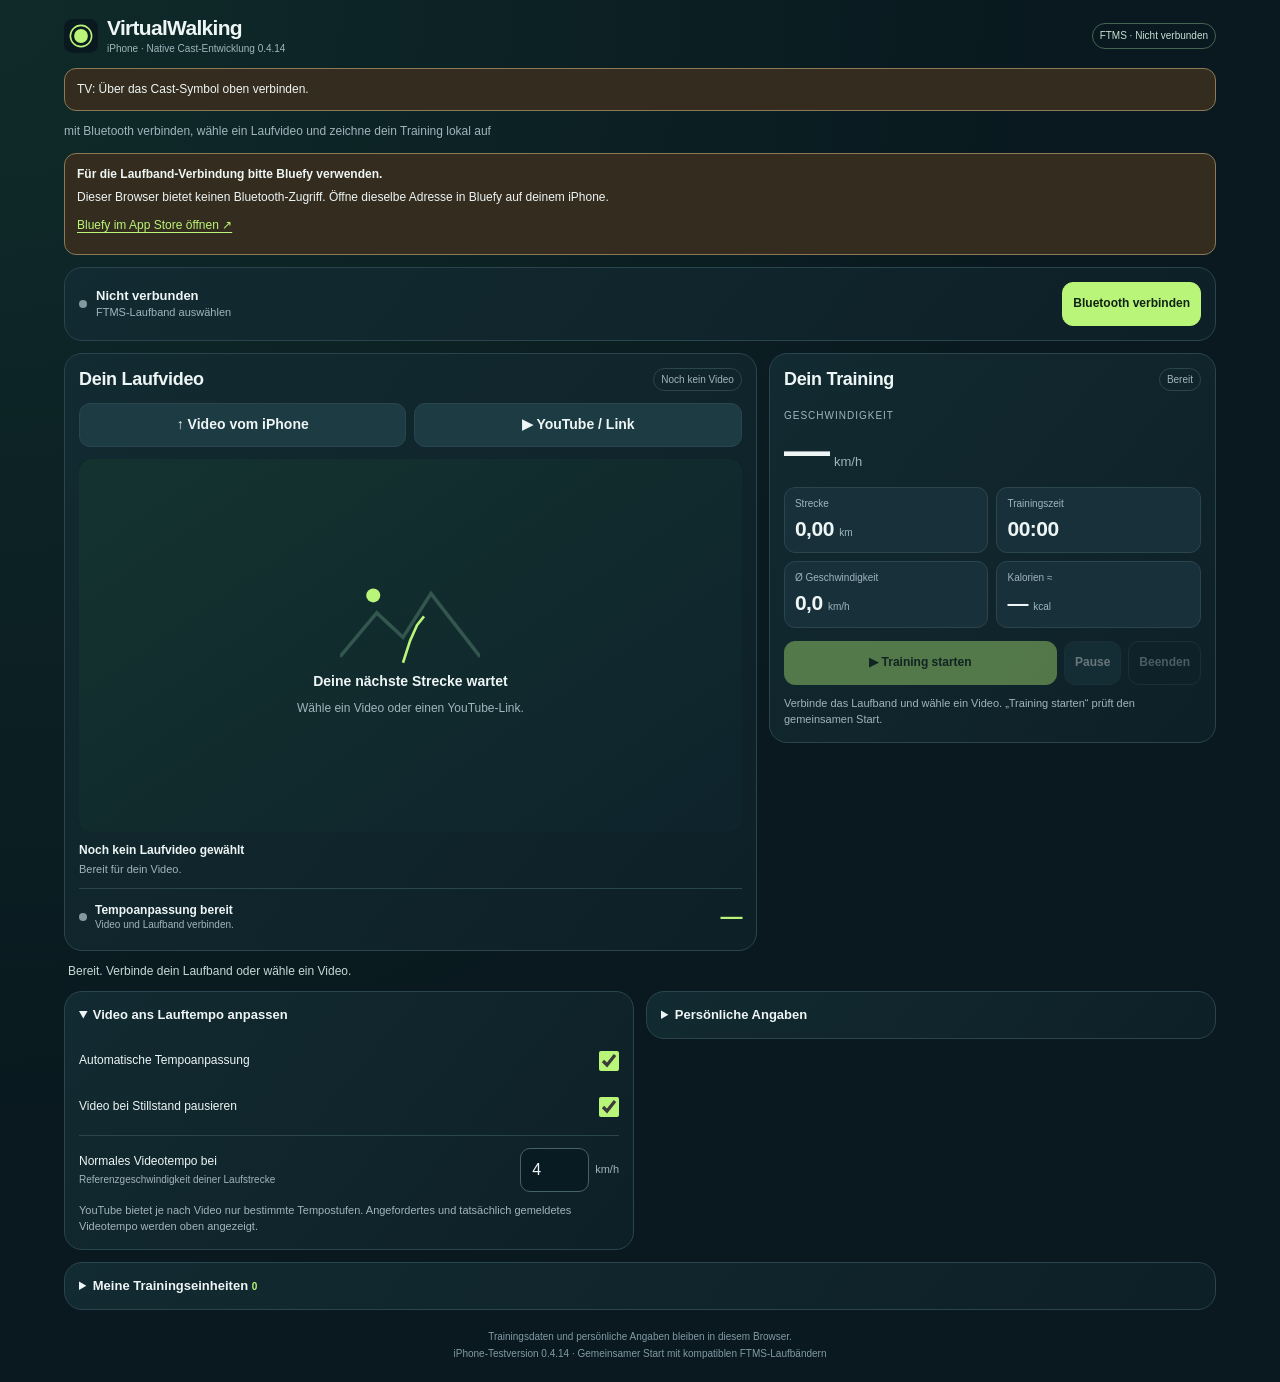
==== commit ac5f7327: "Fix numeric BLE capability flags and foreground TV playback (iPhone 0.4.14 / TV 0.1.5)" ====
--- a/VirtualWalking-iPhone-Cast-0.3.0/Web/index.html
+++ b/VirtualWalking-iPhone-Cast-0.3.0/Web/index.html
@@ -7,18 +7,18 @@
   <meta name="description" content="VirtualWalking für iPhone und Cast: FTMS-Laufbanddaten lesen, Laufvideos ans Tempo anpassen und Training lokal aufzeichnen.">
   <meta name="apple-mobile-web-app-title" content="VirtualWalking">
   <meta name="apple-mobile-web-app-capable" content="yes">
-  <title>VirtualWalking iPhone · Testversion 0.4.13</title>
+  <title>VirtualWalking iPhone · Testversion 0.4.14</title>
   <link rel="icon" href="icon.svg" type="image/svg+xml">
-  <link rel="stylesheet" href="styles.css?v=0.4.13">
-  <script src="core.js?v=0.4.13" defer></script>
-  <script src="bluetooth.js?v=0.4.13" defer></script>
-  <script src="joint-start.js?v=0.4.13" defer></script>
-  <script src="app.js?v=0.4.13" defer></script>
+  <link rel="stylesheet" href="styles.css?v=0.4.14">
+  <script src="core.js?v=0.4.14" defer></script>
+  <script src="bluetooth.js?v=0.4.14" defer></script>
+  <script src="joint-start.js?v=0.4.14" defer></script>
+  <script src="app.js?v=0.4.14" defer></script>
 </head>
 <body>
   <div class="app-shell">
     <header class="app-header">
-      <div class="brand"><img src="icon.svg" alt="" width="34" height="34"><div><strong>VirtualWalking</strong><small>iPhone · Native Cast-Entwicklung 0.4.13</small></div></div>
+      <div class="brand"><img src="icon.svg" alt="" width="34" height="34"><div><strong>VirtualWalking</strong><small>iPhone · Native Cast-Entwicklung 0.4.14</small></div></div>
       <span id="controlMode" class="read-badge">FTMS · Lesemodus</span>
     </header>
     <p id="tvStatus" class="notice" role="status">TV: Über das Cast-Symbol oben verbinden.</p>
@@ -98,7 +98,7 @@
         <div class="history-actions"><button id="export" class="secondary" type="button">CSV exportieren</button><button id="clearHistory" class="quiet" type="button">Historie löschen</button></div>
       </details>
     </div>
-    <footer>Trainingsdaten und persönliche Angaben bleiben in diesem Browser.<br>iPhone-Testversion 0.4.13 · Gemeinsamer Start mit kompatiblen FTMS-Laufbändern</footer>
+    <footer>Trainingsdaten und persönliche Angaben bleiben in diesem Browser.<br>iPhone-Testversion 0.4.14 · Gemeinsamer Start mit kompatiblen FTMS-Laufbändern</footer>
   </div>
 </body>
 </html>
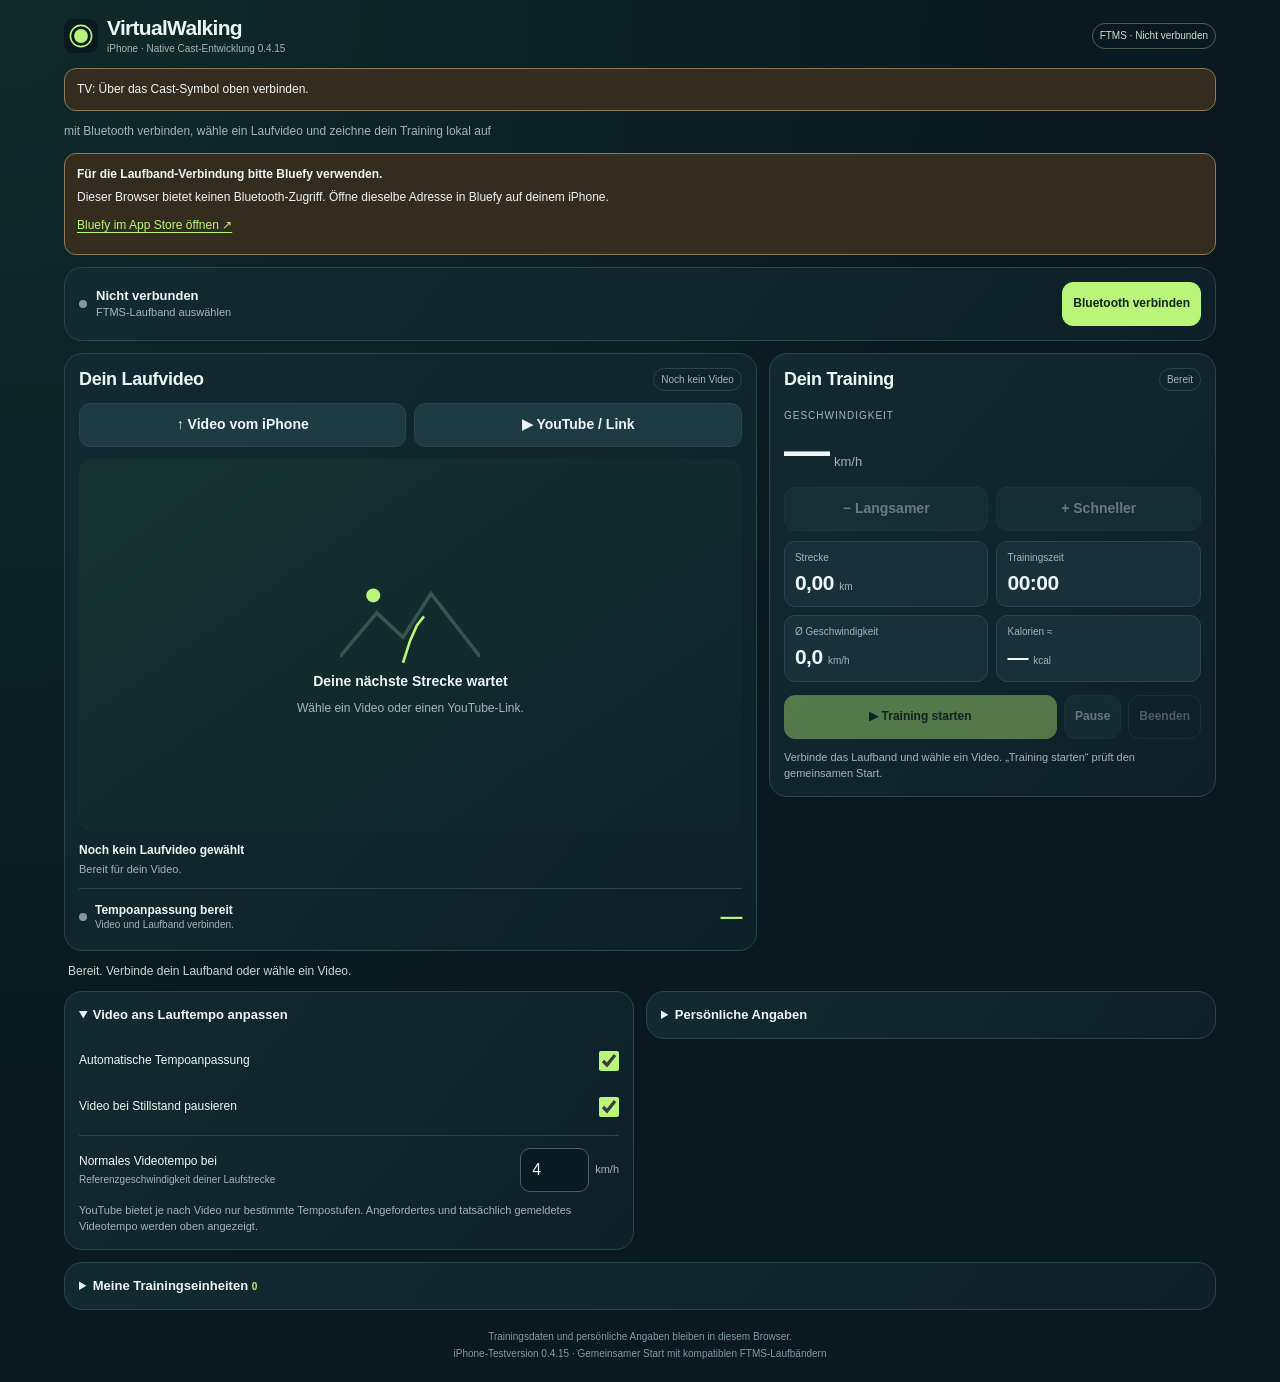
==== commit 5810b3b4: "Add bounded treadmill speed buttons and set TV rate before playback (iPhone 0.4.15)" ====
--- a/VirtualWalking-iPhone-Cast-0.3.0/Web/index.html
+++ b/VirtualWalking-iPhone-Cast-0.3.0/Web/index.html
@@ -7,18 +7,18 @@
   <meta name="description" content="VirtualWalking für iPhone und Cast: FTMS-Laufbanddaten lesen, Laufvideos ans Tempo anpassen und Training lokal aufzeichnen.">
   <meta name="apple-mobile-web-app-title" content="VirtualWalking">
   <meta name="apple-mobile-web-app-capable" content="yes">
-  <title>VirtualWalking iPhone · Testversion 0.4.14</title>
+  <title>VirtualWalking iPhone · Testversion 0.4.15</title>
   <link rel="icon" href="icon.svg" type="image/svg+xml">
-  <link rel="stylesheet" href="styles.css?v=0.4.14">
-  <script src="core.js?v=0.4.14" defer></script>
-  <script src="bluetooth.js?v=0.4.14" defer></script>
-  <script src="joint-start.js?v=0.4.14" defer></script>
-  <script src="app.js?v=0.4.14" defer></script>
+  <link rel="stylesheet" href="styles.css?v=0.4.15">
+  <script src="core.js?v=0.4.15" defer></script>
+  <script src="bluetooth.js?v=0.4.15" defer></script>
+  <script src="joint-start.js?v=0.4.15" defer></script>
+  <script src="app.js?v=0.4.15" defer></script>
 </head>
 <body>
   <div class="app-shell">
     <header class="app-header">
-      <div class="brand"><img src="icon.svg" alt="" width="34" height="34"><div><strong>VirtualWalking</strong><small>iPhone · Native Cast-Entwicklung 0.4.14</small></div></div>
+      <div class="brand"><img src="icon.svg" alt="" width="34" height="34"><div><strong>VirtualWalking</strong><small>iPhone · Native Cast-Entwicklung 0.4.15</small></div></div>
       <span id="controlMode" class="read-badge">FTMS · Lesemodus</span>
     </header>
     <p id="tvStatus" class="notice" role="status">TV: Über das Cast-Symbol oben verbinden.</p>
@@ -63,6 +63,8 @@
       <section class="training-card card" aria-labelledby="trainingHeading">
         <div class="section-heading"><h2 id="trainingHeading">Dein Training</h2><span id="trainingStatus" class="small-badge">Bereit</span></div>
         <div class="speed-stat"><span>GESCHWINDIGKEIT</span><div><strong id="speed">—</strong><small>km/h</small></div></div>
+        <div class="speed-actions"><button id="speedDown" class="secondary" type="button" aria-label="Laufbandgeschwindigkeit senken" disabled>− Langsamer</button><button id="speedUp" class="secondary" type="button" aria-label="Laufbandgeschwindigkeit erhöhen" disabled>+ Schneller</button></div>
+        <p id="speedControlStatus" class="small-note" role="status" hidden></p>
         <div class="stats-grid">
           <div><span>Strecke</span><strong id="distance">0,00 <small>km</small></strong></div>
           <div><span>Trainingszeit</span><strong id="duration">00:00</strong></div>
@@ -98,7 +100,7 @@
         <div class="history-actions"><button id="export" class="secondary" type="button">CSV exportieren</button><button id="clearHistory" class="quiet" type="button">Historie löschen</button></div>
       </details>
     </div>
-    <footer>Trainingsdaten und persönliche Angaben bleiben in diesem Browser.<br>iPhone-Testversion 0.4.14 · Gemeinsamer Start mit kompatiblen FTMS-Laufbändern</footer>
+    <footer>Trainingsdaten und persönliche Angaben bleiben in diesem Browser.<br>iPhone-Testversion 0.4.15 · Gemeinsamer Start mit kompatiblen FTMS-Laufbändern</footer>
   </div>
 </body>
 </html>
--- a/VirtualWalking-iPhone-Cast-0.3.0/Web/styles.css
+++ b/VirtualWalking-iPhone-Cast-0.3.0/Web/styles.css
@@ -2,6 +2,7 @@
 *{box-sizing:border-box}body{margin:0;background:radial-gradient(ellipse at 0 0,#17403770,transparent 58%),var(--bg);color:var(--text);font-size:15px;line-height:1.4;-webkit-text-size-adjust:100%}button,input,select{font:inherit}button,a,label,input,select{-webkit-tap-highlight-color:transparent}button,.button{min-height:44px;padding:10px 13px;border:1px solid var(--line);border-radius:11px;display:inline-flex;align-items:center;justify-content:center;gap:6px;text-align:center;text-decoration:none;color:var(--text);background:var(--panel-2);cursor:pointer;font-size:14px;font-weight:600}button:disabled{opacity:.4;cursor:default}.primary{background:var(--green);color:#102413;border-color:var(--green);font-weight:750}.secondary,.file-button{background:#1d3b43}.quiet{background:transparent;color:var(--muted)}button:hover:not(:disabled),.button:hover{border-color:var(--green)}:focus-visible{outline:2px solid var(--green);outline-offset:3px}a{color:var(--green);text-underline-offset:3px}input,select{min-width:0;min-height:44px;padding:9px 11px;border:1px solid #47616b;border-radius:10px;background:#091b22;color:var(--text);font-size:16px}input::placeholder{color:#8ea6b0}input[type=checkbox]{min-height:0;padding:0;accent-color:var(--green)}[hidden]{display:none!important}.app-shell{max-width:1180px;margin:auto;padding:max(16px,env(safe-area-inset-top)) max(14px,env(safe-area-inset-right)) max(20px,env(safe-area-inset-bottom)) max(14px,env(safe-area-inset-left))}.app-header{display:flex;align-items:center;justify-content:space-between;gap:10px;margin-bottom:10px}.brand{display:flex;align-items:center;gap:9px;min-width:0}.brand strong{display:block;font-size:21px;line-height:1.1;letter-spacing:-.7px}.brand small{display:block;font-size:10px;color:var(--muted);margin-top:3px}.read-badge{font-size:10px;color:#c8dfd3;border:1px solid #466353;border-radius:30px;padding:5px 7px;white-space:nowrap}.intro{color:var(--muted);font-size:12px;max-width:620px;margin:0 0 13px;line-height:1.45}.card{border:1px solid var(--line);border-radius:var(--radius);background:linear-gradient(130deg,#122a31,#0e2027);padding:14px;min-width:0}.connection{display:flex;align-items:center;justify-content:space-between;gap:9px;margin-bottom:12px}.connection-info{display:flex;align-items:center;gap:9px;min-width:0}.connection-info strong{font-size:13px;display:block}.connection-info small{display:block;font-size:11px;color:var(--muted);overflow-wrap:anywhere}.connection-actions{display:flex;gap:7px;flex-shrink:0}.connection-actions button{font-size:12px;padding:9px 10px}.dot{display:inline-block;width:8px;height:8px;border-radius:50%;background:#84999e;flex-shrink:0}.dot.active{background:var(--green);box-shadow:0 0 9px #b9f57955}.main-grid{display:grid;grid-template-columns:minmax(0,1.55fr) minmax(315px,1fr);gap:12px;align-items:start}.section-heading{display:flex;align-items:center;justify-content:space-between;gap:7px;margin-bottom:12px}h1,h2{font-size:18px;margin:0;line-height:1.2;letter-spacing:-.3px}.small-badge{font-size:10px;line-height:1.3;color:var(--muted);border:1px solid var(--line);border-radius:30px;padding:4px 7px;white-space:nowrap}.source-actions{display:grid;grid-template-columns:1fr 1fr;gap:8px;margin-bottom:12px}.video-viewport{aspect-ratio:16/9;min-height:200px;background:#051015;border-radius:12px;overflow:hidden;position:relative}.video-viewport video,.video-viewport #youtube,.video-viewport iframe{width:100%;height:100%;position:absolute;inset:0;object-fit:contain;border:0}.video-placeholder{position:absolute;inset:0;display:flex;align-items:center;justify-content:center;flex-direction:column;gap:8px;background:linear-gradient(145deg,#14332f,#0e232c);padding:12px;text-align:center}.video-placeholder svg{width:140px;height:90px}.video-placeholder strong{font-size:14px}.video-placeholder span{font-size:12px;color:var(--muted)}.video-caption{display:flex;flex-direction:column;gap:3px;padding:10px 0;font-size:12px}.video-caption strong{overflow-wrap:anywhere}.video-caption>span{color:var(--muted);font-size:11px;min-height:16px}.sync-summary{border-top:1px solid var(--line);padding-top:10px;display:flex;align-items:center;gap:8px;min-height:48px}.sync-summary>div{min-width:0;flex:1}.sync-summary strong{display:block;font-size:12px}.sync-summary small{display:block;font-size:10px;color:var(--muted);line-height:1.4}.rate-value{font-size:22px;letter-spacing:-.5px;font-weight:700;color:var(--green);font-variant-numeric:tabular-nums}.link-panel{padding:11px;background:#092027;border:1px solid var(--line);border-radius:12px;margin-bottom:12px}.link-panel>label{display:block;font-size:12px;margin-bottom:7px}.link-panel small{display:block;font-size:11px;margin-top:8px;color:var(--muted)}.link-panel a{font-size:12px;display:inline-block;margin-top:9px}.input-action{display:flex;gap:7px}.input-action input{flex:1;width:100%}.input-action button{flex-shrink:0}.speed-stat{margin:2px 0 10px}.speed-stat>span{font-size:10px;letter-spacing:1px;color:var(--muted)}.speed-stat strong{font-size:46px;line-height:1.15;letter-spacing:-2px;font-weight:750;font-variant-numeric:tabular-nums}.speed-stat small{font-size:13px;margin-left:6px;color:var(--muted)}.stats-grid{display:grid;grid-template-columns:1fr 1fr;gap:8px}.stats-grid>div{min-width:0;background:#173039;border:1px solid #2b454f;border-radius:11px;padding:9px 10px}.stats-grid>div>span{display:block;font-size:10px;color:var(--muted);margin-bottom:3px}.stats-grid strong{font-size:21px;font-weight:700;letter-spacing:-.5px;font-variant-numeric:tabular-nums}.stats-grid small{font-size:10px;font-weight:400;color:var(--muted);letter-spacing:0}.training-actions{display:flex;gap:7px;flex-wrap:wrap;margin-top:13px}.training-actions .primary{flex:1}.training-actions button{padding-inline:10px;font-size:12px}.small-note{font-size:11px;line-height:1.5;color:var(--muted);margin:10px 0 0}.message{font-size:12px;color:#c6d9d5;line-height:1.5;padding:11px 4px;min-height:40px;overflow-wrap:anywhere}.message.error{color:var(--danger)}.details-grid{display:grid;grid-template-columns:1fr 1fr;gap:12px;align-items:start}.settings{padding:0 14px 14px}.settings>summary{cursor:pointer;padding:14px 0;font-size:13px;font-weight:650;list-style-position:inside}.settings:not([open]){padding-bottom:0}.toggle{display:flex;align-items:center;justify-content:space-between;gap:12px;min-height:46px;font-size:12px}.toggle input{width:20px;height:20px;margin:0;flex-shrink:0}.reference{display:flex;align-items:center;justify-content:space-between;gap:10px;border-top:1px solid var(--line);padding-top:12px;margin-top:5px;font-size:12px}.reference>span:first-child{min-width:0}.reference small{display:block;color:var(--muted);font-size:10px;margin-top:3px}.number-unit{display:flex;align-items:center;gap:6px;flex-shrink:0}.number-unit input{width:69px}.number-unit>span{font-size:11px;color:var(--muted)}.profile-grid{display:grid;grid-template-columns:1fr 1fr;gap:10px;margin-top:12px}.profile-grid label{display:flex;flex-direction:column;gap:5px;font-size:12px;color:var(--muted);min-width:0}.profile-grid input,.profile-grid select{width:100%}.history-settings{grid-column:1/-1}.count{font-size:10px;color:var(--green);font-variant-numeric:tabular-nums}.history{max-height:330px;overflow:auto;overscroll-behavior:contain}.history-entry{padding:11px 0;border-bottom:1px solid var(--line);font-size:13px}.history-entry small{display:block;color:var(--muted);font-size:11px;margin-top:3px}.history-actions{display:flex;gap:7px;flex-wrap:wrap;margin-top:12px}.history-actions button{font-size:12px}.notice{padding:12px;border:1px solid #8c7958;background:#342c1e;border-radius:12px;font-size:12px;margin-bottom:12px}.notice p{margin:6px 0}.notice a{display:inline-block;min-height:30px;padding-top:5px}footer{color:#829ba5;font-size:10px;line-height:1.7;padding:18px 0 0;text-align:center}
 .video-viewport{width:100%}
 .control-issue{overflow-wrap:anywhere;color:var(--danger)}
+.speed-actions{display:grid;grid-template-columns:1fr 1fr;gap:8px;margin:0 0 10px}.speed-actions button{min-height:44px;padding-inline:8px}
 .link-panel .youtube-search{display:flex;align-items:center;min-height:44px;margin:0;font-size:13px}.link-help{font-size:12px;line-height:1.6;color:var(--muted);margin:4px 0 11px}.link-help strong{color:var(--text)}.link-paste{width:100%}.link-feedback{font-size:11px;line-height:1.5;color:var(--muted);margin:8px 0 14px}.link-feedback.error{color:var(--danger)}
 @media(max-width:720px){.main-grid,.details-grid{grid-template-columns:minmax(0,1fr)}.app-shell{max-width:520px}.card{padding:12px}.settings{padding:0 12px 12px}.settings:not([open]){padding-bottom:0}.connection{padding:11px 12px}.section-heading{margin-bottom:9px}.source-actions{margin-bottom:10px;gap:7px}.source-actions button,.source-actions .button{font-size:12px;padding-inline:8px}.video-caption{padding-block:8px}.training-card .section-heading{margin-bottom:5px}.training-card{padding-top:11px}.speed-stat{margin-bottom:8px}.speed-stat strong{font-size:40px}.stats-grid strong{font-size:20px}.training-actions{margin-top:10px}.details-grid{gap:10px}.video-placeholder svg{width:112px;height:65px}.connection-actions button{font-size:11px}.connection-actions{gap:5px}.brand strong{font-size:20px}.read-badge{font-size:9px;padding-inline:6px}.training-actions .primary{flex:1 1 135px}}
 @media(max-width:360px){.read-badge{display:none}.connection{flex-wrap:wrap}.connection-actions{width:100%}.connection-actions .primary{flex:1}.stats-grid strong{font-size:18px}.source-actions{grid-template-columns:1fr}}
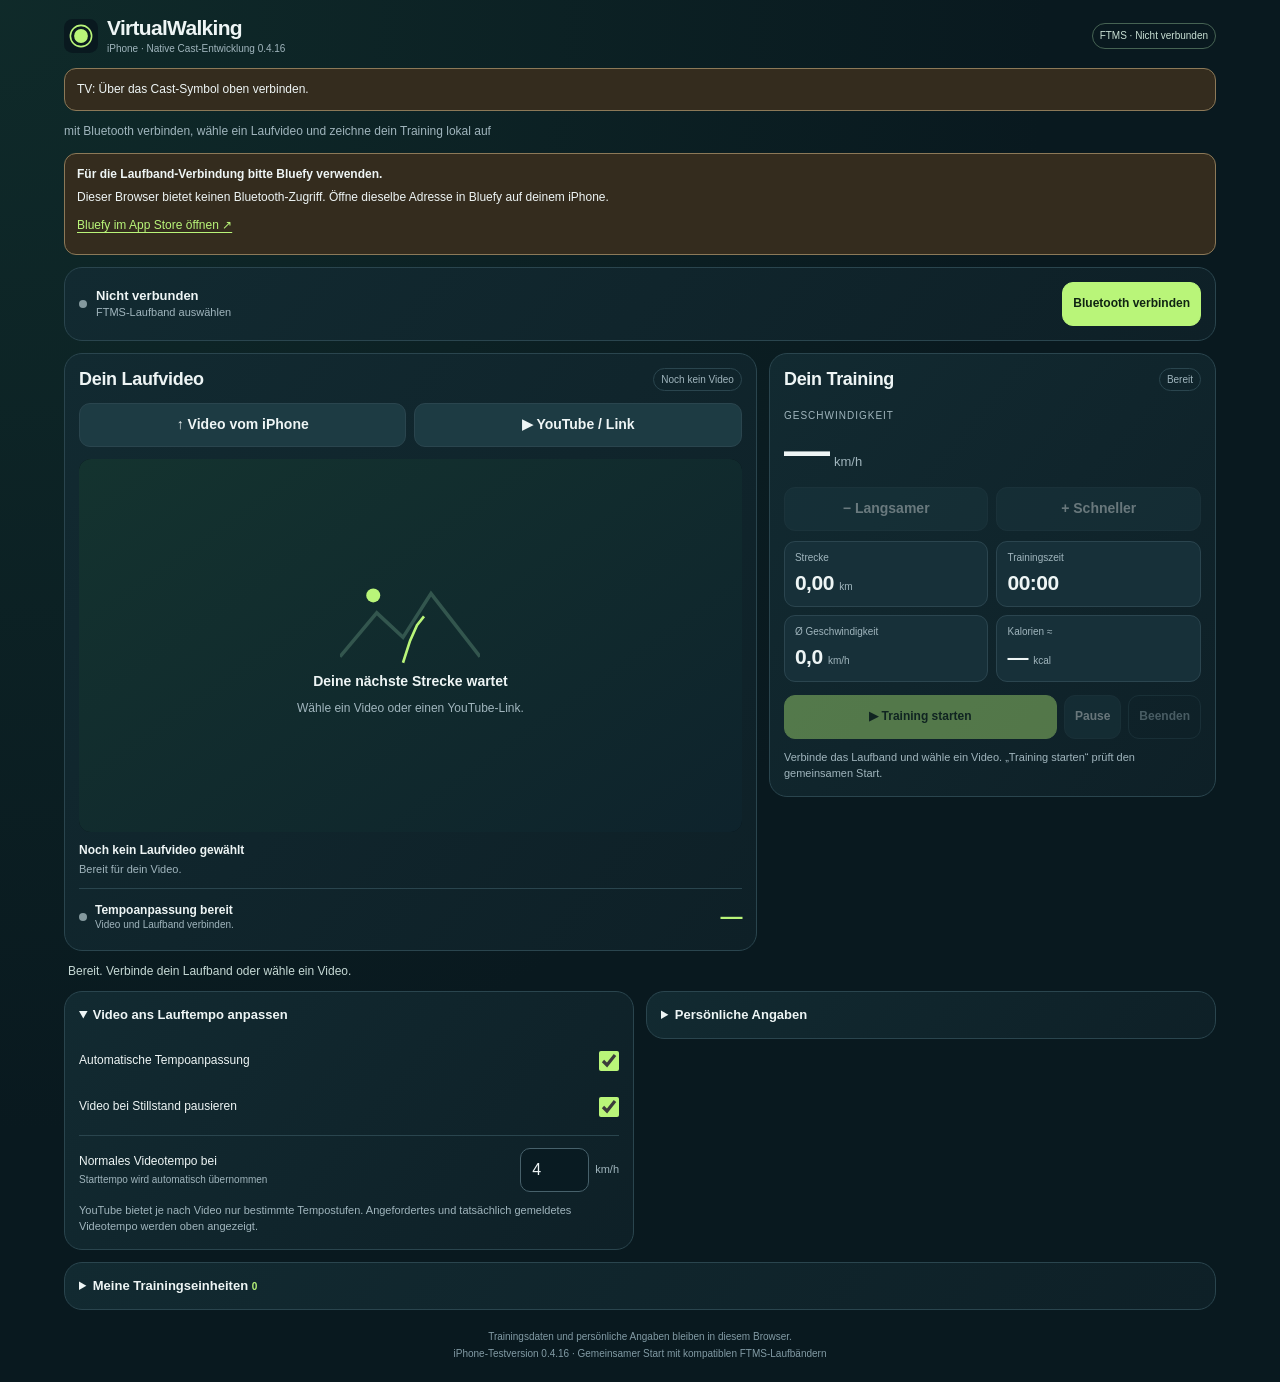
==== commit 9875564d: "Start videos at normal speed and calibrate reference from stable initial walking (iPhone 0.4.16)" ====
--- a/VirtualWalking-iPhone-Cast-0.3.0/Web/index.html
+++ b/VirtualWalking-iPhone-Cast-0.3.0/Web/index.html
@@ -7,18 +7,18 @@
   <meta name="description" content="VirtualWalking für iPhone und Cast: FTMS-Laufbanddaten lesen, Laufvideos ans Tempo anpassen und Training lokal aufzeichnen.">
   <meta name="apple-mobile-web-app-title" content="VirtualWalking">
   <meta name="apple-mobile-web-app-capable" content="yes">
-  <title>VirtualWalking iPhone · Testversion 0.4.15</title>
+  <title>VirtualWalking iPhone · Testversion 0.4.16</title>
   <link rel="icon" href="icon.svg" type="image/svg+xml">
-  <link rel="stylesheet" href="styles.css?v=0.4.15">
-  <script src="core.js?v=0.4.15" defer></script>
-  <script src="bluetooth.js?v=0.4.15" defer></script>
-  <script src="joint-start.js?v=0.4.15" defer></script>
-  <script src="app.js?v=0.4.15" defer></script>
+  <link rel="stylesheet" href="styles.css?v=0.4.16">
+  <script src="core.js?v=0.4.16" defer></script>
+  <script src="bluetooth.js?v=0.4.16" defer></script>
+  <script src="joint-start.js?v=0.4.16" defer></script>
+  <script src="app.js?v=0.4.16" defer></script>
 </head>
 <body>
   <div class="app-shell">
     <header class="app-header">
-      <div class="brand"><img src="icon.svg" alt="" width="34" height="34"><div><strong>VirtualWalking</strong><small>iPhone · Native Cast-Entwicklung 0.4.15</small></div></div>
+      <div class="brand"><img src="icon.svg" alt="" width="34" height="34"><div><strong>VirtualWalking</strong><small>iPhone · Native Cast-Entwicklung 0.4.16</small></div></div>
       <span id="controlMode" class="read-badge">FTMS · Lesemodus</span>
     </header>
     <p id="tvStatus" class="notice" role="status">TV: Über das Cast-Symbol oben verbinden.</p>
@@ -85,7 +85,7 @@
         <summary>Video ans Lauftempo anpassen</summary>
         <label class="toggle"><span>Automatische Tempoanpassung</span><input id="syncEnabled" type="checkbox" role="switch" checked></label>
         <label class="toggle"><span>Video bei Stillstand pausieren</span><input id="pauseAtZero" type="checkbox" role="switch" checked></label>
-        <label class="reference" for="referenceSpeed"><span>Normales Videotempo bei<small>Referenzgeschwindigkeit deiner Laufstrecke</small></span><span class="number-unit"><input id="referenceSpeed" required type="number" min="1" max="15" step="0.5" value="4" inputmode="decimal"><span>km/h</span></span></label>
+        <label class="reference" for="referenceSpeed"><span>Normales Videotempo bei<small>Starttempo wird automatisch übernommen</small></span><span class="number-unit"><input id="referenceSpeed" required type="number" min="0.1" max="655.35" step="0.01" value="4" inputmode="decimal"><span>km/h</span></span></label>
         <p class="small-note">YouTube bietet je nach Video nur bestimmte Tempostufen. Angefordertes und tatsächlich gemeldetes Videotempo werden oben angezeigt.</p>
       </details>
       <details class="card settings">
@@ -100,7 +100,7 @@
         <div class="history-actions"><button id="export" class="secondary" type="button">CSV exportieren</button><button id="clearHistory" class="quiet" type="button">Historie löschen</button></div>
       </details>
     </div>
-    <footer>Trainingsdaten und persönliche Angaben bleiben in diesem Browser.<br>iPhone-Testversion 0.4.15 · Gemeinsamer Start mit kompatiblen FTMS-Laufbändern</footer>
+    <footer>Trainingsdaten und persönliche Angaben bleiben in diesem Browser.<br>iPhone-Testversion 0.4.16 · Gemeinsamer Start mit kompatiblen FTMS-Laufbändern</footer>
   </div>
 </body>
 </html>
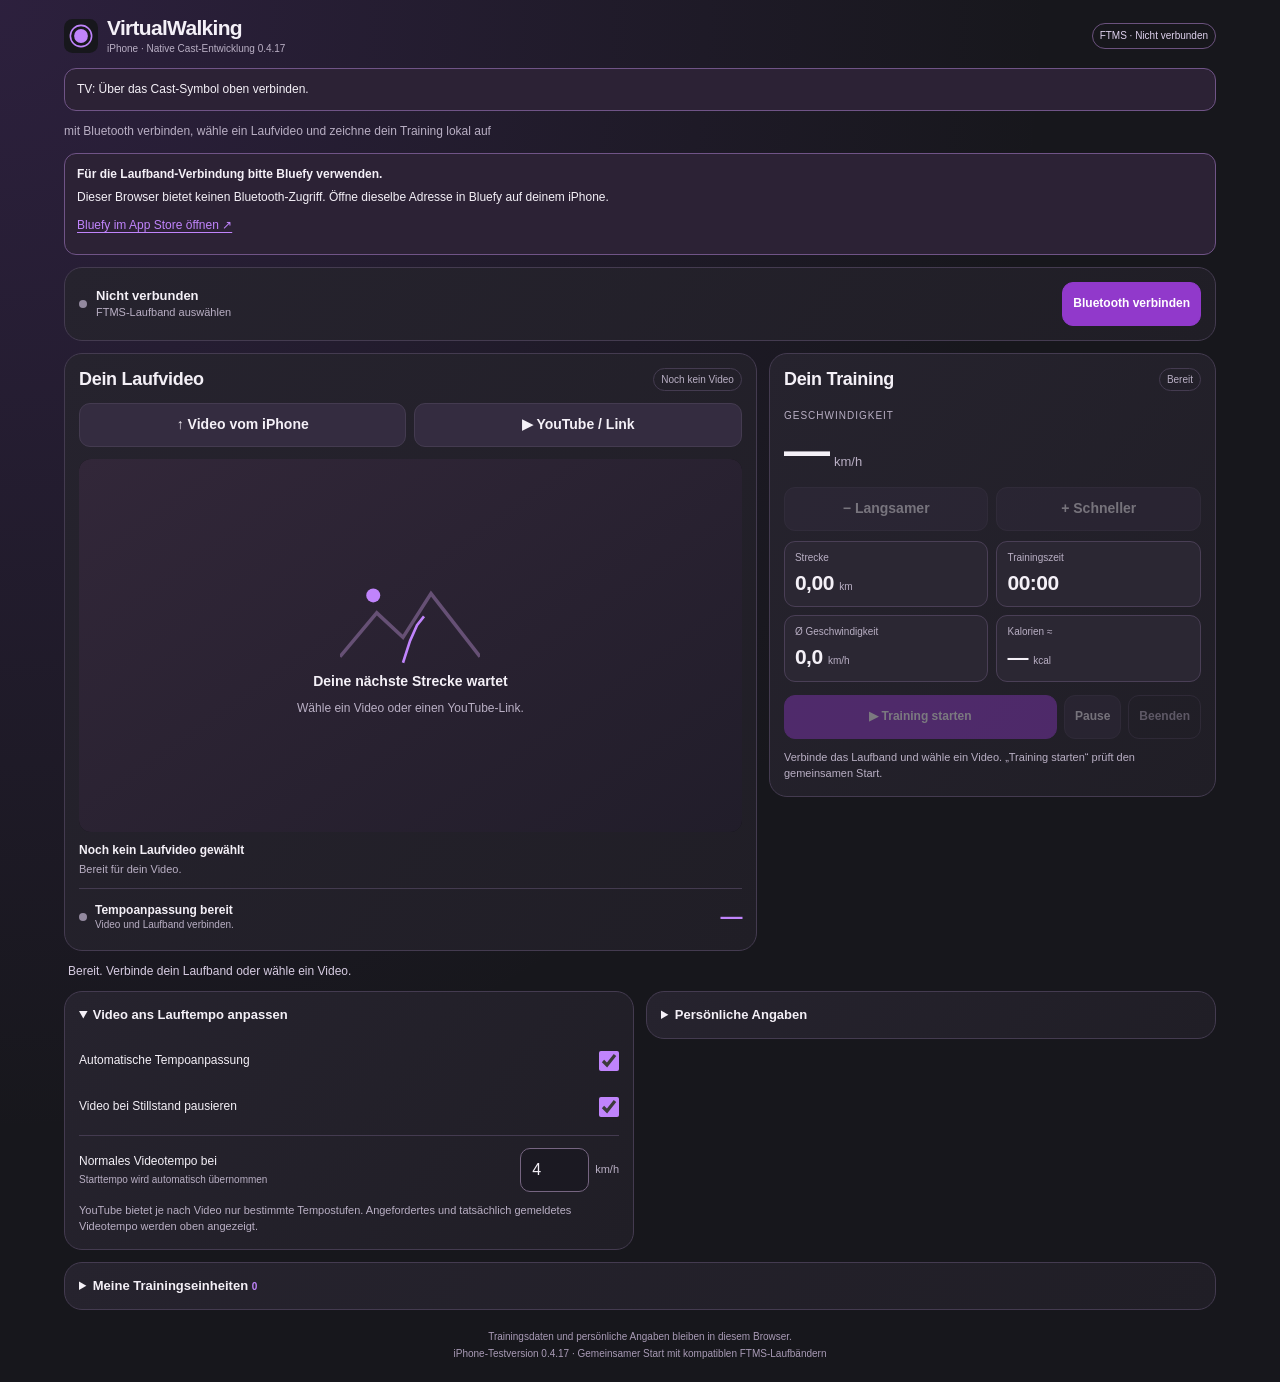
==== commit 121515a4: "Apply agreed anthracite and purple colors without changing behavior or layout (iPhone 0.4.17)" ====
--- a/VirtualWalking-iPhone-Cast-0.3.0/Web/index.html
+++ b/VirtualWalking-iPhone-Cast-0.3.0/Web/index.html
@@ -3,22 +3,22 @@
 <head>
   <meta charset="utf-8">
   <meta name="viewport" content="width=device-width, initial-scale=1, viewport-fit=cover">
-  <meta name="theme-color" content="#09191f">
+  <meta name="theme-color" content="#17171c">
   <meta name="description" content="VirtualWalking für iPhone und Cast: FTMS-Laufbanddaten lesen, Laufvideos ans Tempo anpassen und Training lokal aufzeichnen.">
   <meta name="apple-mobile-web-app-title" content="VirtualWalking">
   <meta name="apple-mobile-web-app-capable" content="yes">
-  <title>VirtualWalking iPhone · Testversion 0.4.16</title>
+  <title>VirtualWalking iPhone · Testversion 0.4.17</title>
   <link rel="icon" href="icon.svg" type="image/svg+xml">
-  <link rel="stylesheet" href="styles.css?v=0.4.16">
-  <script src="core.js?v=0.4.16" defer></script>
-  <script src="bluetooth.js?v=0.4.16" defer></script>
-  <script src="joint-start.js?v=0.4.16" defer></script>
-  <script src="app.js?v=0.4.16" defer></script>
+  <link rel="stylesheet" href="styles.css?v=0.4.17">
+  <script src="core.js?v=0.4.17" defer></script>
+  <script src="bluetooth.js?v=0.4.17" defer></script>
+  <script src="joint-start.js?v=0.4.17" defer></script>
+  <script src="app.js?v=0.4.17" defer></script>
 </head>
 <body>
   <div class="app-shell">
     <header class="app-header">
-      <div class="brand"><img src="icon.svg" alt="" width="34" height="34"><div><strong>VirtualWalking</strong><small>iPhone · Native Cast-Entwicklung 0.4.16</small></div></div>
+      <div class="brand"><img src="icon.svg" alt="" width="34" height="34"><div><strong>VirtualWalking</strong><small>iPhone · Native Cast-Entwicklung 0.4.17</small></div></div>
       <span id="controlMode" class="read-badge">FTMS · Lesemodus</span>
     </header>
     <p id="tvStatus" class="notice" role="status">TV: Über das Cast-Symbol oben verbinden.</p>
@@ -54,7 +54,7 @@
         <div class="video-viewport" id="videoViewport">
           <video id="video" controls playsinline webkit-playsinline preload="metadata" hidden></video>
           <div id="youtube" hidden></div>
-          <div id="videoPlaceholder" class="video-placeholder"><svg viewBox="0 0 160 100" aria-hidden="true"><path d="M0 93 42 43l30 28 32-50 56 72" fill="none" stroke="#33564e" stroke-width="4"/><path d="m72 100 8-25 8-18 8-10" fill="none" stroke="#b9f579" stroke-width="3"/><circle cx="38" cy="23" r="8" fill="#b9f579"/></svg><strong>Deine nächste Strecke wartet</strong><span>Wähle ein Video oder einen YouTube-Link.</span></div>
+          <div id="videoPlaceholder" class="video-placeholder"><svg viewBox="0 0 160 100" aria-hidden="true"><path d="M0 93 42 43l30 28 32-50 56 72" fill="none" stroke="#665075" stroke-width="4"/><path d="m72 100 8-25 8-18 8-10" fill="none" stroke="#c084fc" stroke-width="3"/><circle cx="38" cy="23" r="8" fill="#c084fc"/></svg><strong>Deine nächste Strecke wartet</strong><span>Wähle ein Video oder einen YouTube-Link.</span></div>
         </div>
         <div class="video-caption"><strong id="videoTitle">Noch kein Laufvideo gewählt</strong><span id="videoStatus" role="status">Bereit für dein Video.</span></div>
         <div class="sync-summary"><span id="syncDot" class="dot"></span><div><strong id="syncStatus">Tempoanpassung bereit</strong><small id="rateFeedback">Video und Laufband verbinden.</small></div><span id="rateValue" class="rate-value">—</span></div>
@@ -100,7 +100,7 @@
         <div class="history-actions"><button id="export" class="secondary" type="button">CSV exportieren</button><button id="clearHistory" class="quiet" type="button">Historie löschen</button></div>
       </details>
     </div>
-    <footer>Trainingsdaten und persönliche Angaben bleiben in diesem Browser.<br>iPhone-Testversion 0.4.16 · Gemeinsamer Start mit kompatiblen FTMS-Laufbändern</footer>
+    <footer>Trainingsdaten und persönliche Angaben bleiben in diesem Browser.<br>iPhone-Testversion 0.4.17 · Gemeinsamer Start mit kompatiblen FTMS-Laufbändern</footer>
   </div>
 </body>
 </html>
--- a/VirtualWalking-iPhone-Cast-0.3.0/Web/styles.css
+++ b/VirtualWalking-iPhone-Cast-0.3.0/Web/styles.css
@@ -1,5 +1,5 @@
-:root{color-scheme:dark;--bg:#09191f;--panel:#10252c;--panel-2:#173139;--line:#2a454e;--text:#eef5f5;--muted:#a0b5bd;--green:#b9f579;--danger:#ffb3a9;--radius:18px;font-family:ui-sans-serif,-apple-system,BlinkMacSystemFont,"Segoe UI",sans-serif}
-*{box-sizing:border-box}body{margin:0;background:radial-gradient(ellipse at 0 0,#17403770,transparent 58%),var(--bg);color:var(--text);font-size:15px;line-height:1.4;-webkit-text-size-adjust:100%}button,input,select{font:inherit}button,a,label,input,select{-webkit-tap-highlight-color:transparent}button,.button{min-height:44px;padding:10px 13px;border:1px solid var(--line);border-radius:11px;display:inline-flex;align-items:center;justify-content:center;gap:6px;text-align:center;text-decoration:none;color:var(--text);background:var(--panel-2);cursor:pointer;font-size:14px;font-weight:600}button:disabled{opacity:.4;cursor:default}.primary{background:var(--green);color:#102413;border-color:var(--green);font-weight:750}.secondary,.file-button{background:#1d3b43}.quiet{background:transparent;color:var(--muted)}button:hover:not(:disabled),.button:hover{border-color:var(--green)}:focus-visible{outline:2px solid var(--green);outline-offset:3px}a{color:var(--green);text-underline-offset:3px}input,select{min-width:0;min-height:44px;padding:9px 11px;border:1px solid #47616b;border-radius:10px;background:#091b22;color:var(--text);font-size:16px}input::placeholder{color:#8ea6b0}input[type=checkbox]{min-height:0;padding:0;accent-color:var(--green)}[hidden]{display:none!important}.app-shell{max-width:1180px;margin:auto;padding:max(16px,env(safe-area-inset-top)) max(14px,env(safe-area-inset-right)) max(20px,env(safe-area-inset-bottom)) max(14px,env(safe-area-inset-left))}.app-header{display:flex;align-items:center;justify-content:space-between;gap:10px;margin-bottom:10px}.brand{display:flex;align-items:center;gap:9px;min-width:0}.brand strong{display:block;font-size:21px;line-height:1.1;letter-spacing:-.7px}.brand small{display:block;font-size:10px;color:var(--muted);margin-top:3px}.read-badge{font-size:10px;color:#c8dfd3;border:1px solid #466353;border-radius:30px;padding:5px 7px;white-space:nowrap}.intro{color:var(--muted);font-size:12px;max-width:620px;margin:0 0 13px;line-height:1.45}.card{border:1px solid var(--line);border-radius:var(--radius);background:linear-gradient(130deg,#122a31,#0e2027);padding:14px;min-width:0}.connection{display:flex;align-items:center;justify-content:space-between;gap:9px;margin-bottom:12px}.connection-info{display:flex;align-items:center;gap:9px;min-width:0}.connection-info strong{font-size:13px;display:block}.connection-info small{display:block;font-size:11px;color:var(--muted);overflow-wrap:anywhere}.connection-actions{display:flex;gap:7px;flex-shrink:0}.connection-actions button{font-size:12px;padding:9px 10px}.dot{display:inline-block;width:8px;height:8px;border-radius:50%;background:#84999e;flex-shrink:0}.dot.active{background:var(--green);box-shadow:0 0 9px #b9f57955}.main-grid{display:grid;grid-template-columns:minmax(0,1.55fr) minmax(315px,1fr);gap:12px;align-items:start}.section-heading{display:flex;align-items:center;justify-content:space-between;gap:7px;margin-bottom:12px}h1,h2{font-size:18px;margin:0;line-height:1.2;letter-spacing:-.3px}.small-badge{font-size:10px;line-height:1.3;color:var(--muted);border:1px solid var(--line);border-radius:30px;padding:4px 7px;white-space:nowrap}.source-actions{display:grid;grid-template-columns:1fr 1fr;gap:8px;margin-bottom:12px}.video-viewport{aspect-ratio:16/9;min-height:200px;background:#051015;border-radius:12px;overflow:hidden;position:relative}.video-viewport video,.video-viewport #youtube,.video-viewport iframe{width:100%;height:100%;position:absolute;inset:0;object-fit:contain;border:0}.video-placeholder{position:absolute;inset:0;display:flex;align-items:center;justify-content:center;flex-direction:column;gap:8px;background:linear-gradient(145deg,#14332f,#0e232c);padding:12px;text-align:center}.video-placeholder svg{width:140px;height:90px}.video-placeholder strong{font-size:14px}.video-placeholder span{font-size:12px;color:var(--muted)}.video-caption{display:flex;flex-direction:column;gap:3px;padding:10px 0;font-size:12px}.video-caption strong{overflow-wrap:anywhere}.video-caption>span{color:var(--muted);font-size:11px;min-height:16px}.sync-summary{border-top:1px solid var(--line);padding-top:10px;display:flex;align-items:center;gap:8px;min-height:48px}.sync-summary>div{min-width:0;flex:1}.sync-summary strong{display:block;font-size:12px}.sync-summary small{display:block;font-size:10px;color:var(--muted);line-height:1.4}.rate-value{font-size:22px;letter-spacing:-.5px;font-weight:700;color:var(--green);font-variant-numeric:tabular-nums}.link-panel{padding:11px;background:#092027;border:1px solid var(--line);border-radius:12px;margin-bottom:12px}.link-panel>label{display:block;font-size:12px;margin-bottom:7px}.link-panel small{display:block;font-size:11px;margin-top:8px;color:var(--muted)}.link-panel a{font-size:12px;display:inline-block;margin-top:9px}.input-action{display:flex;gap:7px}.input-action input{flex:1;width:100%}.input-action button{flex-shrink:0}.speed-stat{margin:2px 0 10px}.speed-stat>span{font-size:10px;letter-spacing:1px;color:var(--muted)}.speed-stat strong{font-size:46px;line-height:1.15;letter-spacing:-2px;font-weight:750;font-variant-numeric:tabular-nums}.speed-stat small{font-size:13px;margin-left:6px;color:var(--muted)}.stats-grid{display:grid;grid-template-columns:1fr 1fr;gap:8px}.stats-grid>div{min-width:0;background:#173039;border:1px solid #2b454f;border-radius:11px;padding:9px 10px}.stats-grid>div>span{display:block;font-size:10px;color:var(--muted);margin-bottom:3px}.stats-grid strong{font-size:21px;font-weight:700;letter-spacing:-.5px;font-variant-numeric:tabular-nums}.stats-grid small{font-size:10px;font-weight:400;color:var(--muted);letter-spacing:0}.training-actions{display:flex;gap:7px;flex-wrap:wrap;margin-top:13px}.training-actions .primary{flex:1}.training-actions button{padding-inline:10px;font-size:12px}.small-note{font-size:11px;line-height:1.5;color:var(--muted);margin:10px 0 0}.message{font-size:12px;color:#c6d9d5;line-height:1.5;padding:11px 4px;min-height:40px;overflow-wrap:anywhere}.message.error{color:var(--danger)}.details-grid{display:grid;grid-template-columns:1fr 1fr;gap:12px;align-items:start}.settings{padding:0 14px 14px}.settings>summary{cursor:pointer;padding:14px 0;font-size:13px;font-weight:650;list-style-position:inside}.settings:not([open]){padding-bottom:0}.toggle{display:flex;align-items:center;justify-content:space-between;gap:12px;min-height:46px;font-size:12px}.toggle input{width:20px;height:20px;margin:0;flex-shrink:0}.reference{display:flex;align-items:center;justify-content:space-between;gap:10px;border-top:1px solid var(--line);padding-top:12px;margin-top:5px;font-size:12px}.reference>span:first-child{min-width:0}.reference small{display:block;color:var(--muted);font-size:10px;margin-top:3px}.number-unit{display:flex;align-items:center;gap:6px;flex-shrink:0}.number-unit input{width:69px}.number-unit>span{font-size:11px;color:var(--muted)}.profile-grid{display:grid;grid-template-columns:1fr 1fr;gap:10px;margin-top:12px}.profile-grid label{display:flex;flex-direction:column;gap:5px;font-size:12px;color:var(--muted);min-width:0}.profile-grid input,.profile-grid select{width:100%}.history-settings{grid-column:1/-1}.count{font-size:10px;color:var(--green);font-variant-numeric:tabular-nums}.history{max-height:330px;overflow:auto;overscroll-behavior:contain}.history-entry{padding:11px 0;border-bottom:1px solid var(--line);font-size:13px}.history-entry small{display:block;color:var(--muted);font-size:11px;margin-top:3px}.history-actions{display:flex;gap:7px;flex-wrap:wrap;margin-top:12px}.history-actions button{font-size:12px}.notice{padding:12px;border:1px solid #8c7958;background:#342c1e;border-radius:12px;font-size:12px;margin-bottom:12px}.notice p{margin:6px 0}.notice a{display:inline-block;min-height:30px;padding-top:5px}footer{color:#829ba5;font-size:10px;line-height:1.7;padding:18px 0 0;text-align:center}
+:root{color-scheme:dark;--bg:#17171c;--panel:#232129;--panel-2:#2d2935;--line:#443b50;--text:#f4f0f7;--muted:#b9afc4;--accent:#c084fc;--accent-strong:#9139cb;--danger:#ffb3a9;--radius:18px;font-family:ui-sans-serif,-apple-system,BlinkMacSystemFont,"Segoe UI",sans-serif}
+*{box-sizing:border-box}body{margin:0;background:radial-gradient(ellipse at 0 0,#713da83d,transparent 58%),var(--bg);color:var(--text);font-size:15px;line-height:1.4;-webkit-text-size-adjust:100%}button,input,select{font:inherit}button,a,label,input,select{-webkit-tap-highlight-color:transparent}button,.button{min-height:44px;padding:10px 13px;border:1px solid var(--line);border-radius:11px;display:inline-flex;align-items:center;justify-content:center;gap:6px;text-align:center;text-decoration:none;color:var(--text);background:var(--panel-2);cursor:pointer;font-size:14px;font-weight:600}button:disabled{opacity:.4;cursor:default}.primary{background:var(--accent-strong);color:#ffffff;border-color:var(--accent-strong);font-weight:750}.secondary,.file-button{background:#342c40}.quiet{background:transparent;color:var(--muted)}button:hover:not(:disabled),.button:hover{border-color:var(--accent)}:focus-visible{outline:2px solid var(--accent);outline-offset:3px}a{color:var(--accent);text-underline-offset:3px}input,select{min-width:0;min-height:44px;padding:9px 11px;border:1px solid #766581;border-radius:10px;background:#1b1922;color:var(--text);font-size:16px}input::placeholder{color:#aaa0b8}input[type=checkbox]{min-height:0;padding:0;accent-color:var(--accent)}[hidden]{display:none!important}.app-shell{max-width:1180px;margin:auto;padding:max(16px,env(safe-area-inset-top)) max(14px,env(safe-area-inset-right)) max(20px,env(safe-area-inset-bottom)) max(14px,env(safe-area-inset-left))}.app-header{display:flex;align-items:center;justify-content:space-between;gap:10px;margin-bottom:10px}.brand{display:flex;align-items:center;gap:9px;min-width:0}.brand strong{display:block;font-size:21px;line-height:1.1;letter-spacing:-.7px}.brand small{display:block;font-size:10px;color:var(--muted);margin-top:3px}.read-badge{font-size:10px;color:#ded1ed;border:1px solid #6b527e;border-radius:30px;padding:5px 7px;white-space:nowrap}.intro{color:var(--muted);font-size:12px;max-width:620px;margin:0 0 13px;line-height:1.45}.card{border:1px solid var(--line);border-radius:var(--radius);background:linear-gradient(130deg,#26232e,#201e26);padding:14px;min-width:0}.connection{display:flex;align-items:center;justify-content:space-between;gap:9px;margin-bottom:12px}.connection-info{display:flex;align-items:center;gap:9px;min-width:0}.connection-info strong{font-size:13px;display:block}.connection-info small{display:block;font-size:11px;color:var(--muted);overflow-wrap:anywhere}.connection-actions{display:flex;gap:7px;flex-shrink:0}.connection-actions button{font-size:12px;padding:9px 10px}.dot{display:inline-block;width:8px;height:8px;border-radius:50%;background:#93899f;flex-shrink:0}.dot.active{background:var(--accent);box-shadow:0 0 9px #c084fc55}.main-grid{display:grid;grid-template-columns:minmax(0,1.55fr) minmax(315px,1fr);gap:12px;align-items:start}.section-heading{display:flex;align-items:center;justify-content:space-between;gap:7px;margin-bottom:12px}h1,h2{font-size:18px;margin:0;line-height:1.2;letter-spacing:-.3px}.small-badge{font-size:10px;line-height:1.3;color:var(--muted);border:1px solid var(--line);border-radius:30px;padding:4px 7px;white-space:nowrap}.source-actions{display:grid;grid-template-columns:1fr 1fr;gap:8px;margin-bottom:12px}.video-viewport{aspect-ratio:16/9;min-height:200px;background:#111015;border-radius:12px;overflow:hidden;position:relative}.video-viewport video,.video-viewport #youtube,.video-viewport iframe{width:100%;height:100%;position:absolute;inset:0;object-fit:contain;border:0}.video-placeholder{position:absolute;inset:0;display:flex;align-items:center;justify-content:center;flex-direction:column;gap:8px;background:linear-gradient(145deg,#322739,#211d2a);padding:12px;text-align:center}.video-placeholder svg{width:140px;height:90px}.video-placeholder strong{font-size:14px}.video-placeholder span{font-size:12px;color:var(--muted)}.video-caption{display:flex;flex-direction:column;gap:3px;padding:10px 0;font-size:12px}.video-caption strong{overflow-wrap:anywhere}.video-caption>span{color:var(--muted);font-size:11px;min-height:16px}.sync-summary{border-top:1px solid var(--line);padding-top:10px;display:flex;align-items:center;gap:8px;min-height:48px}.sync-summary>div{min-width:0;flex:1}.sync-summary strong{display:block;font-size:12px}.sync-summary small{display:block;font-size:10px;color:var(--muted);line-height:1.4}.rate-value{font-size:22px;letter-spacing:-.5px;font-weight:700;color:var(--accent);font-variant-numeric:tabular-nums}.link-panel{padding:11px;background:#211c2a;border:1px solid var(--line);border-radius:12px;margin-bottom:12px}.link-panel>label{display:block;font-size:12px;margin-bottom:7px}.link-panel small{display:block;font-size:11px;margin-top:8px;color:var(--muted)}.link-panel a{font-size:12px;display:inline-block;margin-top:9px}.input-action{display:flex;gap:7px}.input-action input{flex:1;width:100%}.input-action button{flex-shrink:0}.speed-stat{margin:2px 0 10px}.speed-stat>span{font-size:10px;letter-spacing:1px;color:var(--muted)}.speed-stat strong{font-size:46px;line-height:1.15;letter-spacing:-2px;font-weight:750;font-variant-numeric:tabular-nums}.speed-stat small{font-size:13px;margin-left:6px;color:var(--muted)}.stats-grid{display:grid;grid-template-columns:1fr 1fr;gap:8px}.stats-grid>div{min-width:0;background:#2b2733;border:1px solid #4a3f56;border-radius:11px;padding:9px 10px}.stats-grid>div>span{display:block;font-size:10px;color:var(--muted);margin-bottom:3px}.stats-grid strong{font-size:21px;font-weight:700;letter-spacing:-.5px;font-variant-numeric:tabular-nums}.stats-grid small{font-size:10px;font-weight:400;color:var(--muted);letter-spacing:0}.training-actions{display:flex;gap:7px;flex-wrap:wrap;margin-top:13px}.training-actions .primary{flex:1}.training-actions button{padding-inline:10px;font-size:12px}.small-note{font-size:11px;line-height:1.5;color:var(--muted);margin:10px 0 0}.message{font-size:12px;color:#d7cce2;line-height:1.5;padding:11px 4px;min-height:40px;overflow-wrap:anywhere}.message.error{color:var(--danger)}.details-grid{display:grid;grid-template-columns:1fr 1fr;gap:12px;align-items:start}.settings{padding:0 14px 14px}.settings>summary{cursor:pointer;padding:14px 0;font-size:13px;font-weight:650;list-style-position:inside}.settings:not([open]){padding-bottom:0}.toggle{display:flex;align-items:center;justify-content:space-between;gap:12px;min-height:46px;font-size:12px}.toggle input{width:20px;height:20px;margin:0;flex-shrink:0}.reference{display:flex;align-items:center;justify-content:space-between;gap:10px;border-top:1px solid var(--line);padding-top:12px;margin-top:5px;font-size:12px}.reference>span:first-child{min-width:0}.reference small{display:block;color:var(--muted);font-size:10px;margin-top:3px}.number-unit{display:flex;align-items:center;gap:6px;flex-shrink:0}.number-unit input{width:69px}.number-unit>span{font-size:11px;color:var(--muted)}.profile-grid{display:grid;grid-template-columns:1fr 1fr;gap:10px;margin-top:12px}.profile-grid label{display:flex;flex-direction:column;gap:5px;font-size:12px;color:var(--muted);min-width:0}.profile-grid input,.profile-grid select{width:100%}.history-settings{grid-column:1/-1}.count{font-size:10px;color:var(--accent);font-variant-numeric:tabular-nums}.history{max-height:330px;overflow:auto;overscroll-behavior:contain}.history-entry{padding:11px 0;border-bottom:1px solid var(--line);font-size:13px}.history-entry small{display:block;color:var(--muted);font-size:11px;margin-top:3px}.history-actions{display:flex;gap:7px;flex-wrap:wrap;margin-top:12px}.history-actions button{font-size:12px}.notice{padding:12px;border:1px solid #705487;background:#2c2235;border-radius:12px;font-size:12px;margin-bottom:12px}.notice p{margin:6px 0}.notice a{display:inline-block;min-height:30px;padding-top:5px}footer{color:#a99bb6;font-size:10px;line-height:1.7;padding:18px 0 0;text-align:center}
 .video-viewport{width:100%}
 .control-issue{overflow-wrap:anywhere;color:var(--danger)}
 .speed-actions{display:grid;grid-template-columns:1fr 1fr;gap:8px;margin:0 0 10px}.speed-actions button{min-height:44px;padding-inline:8px}
